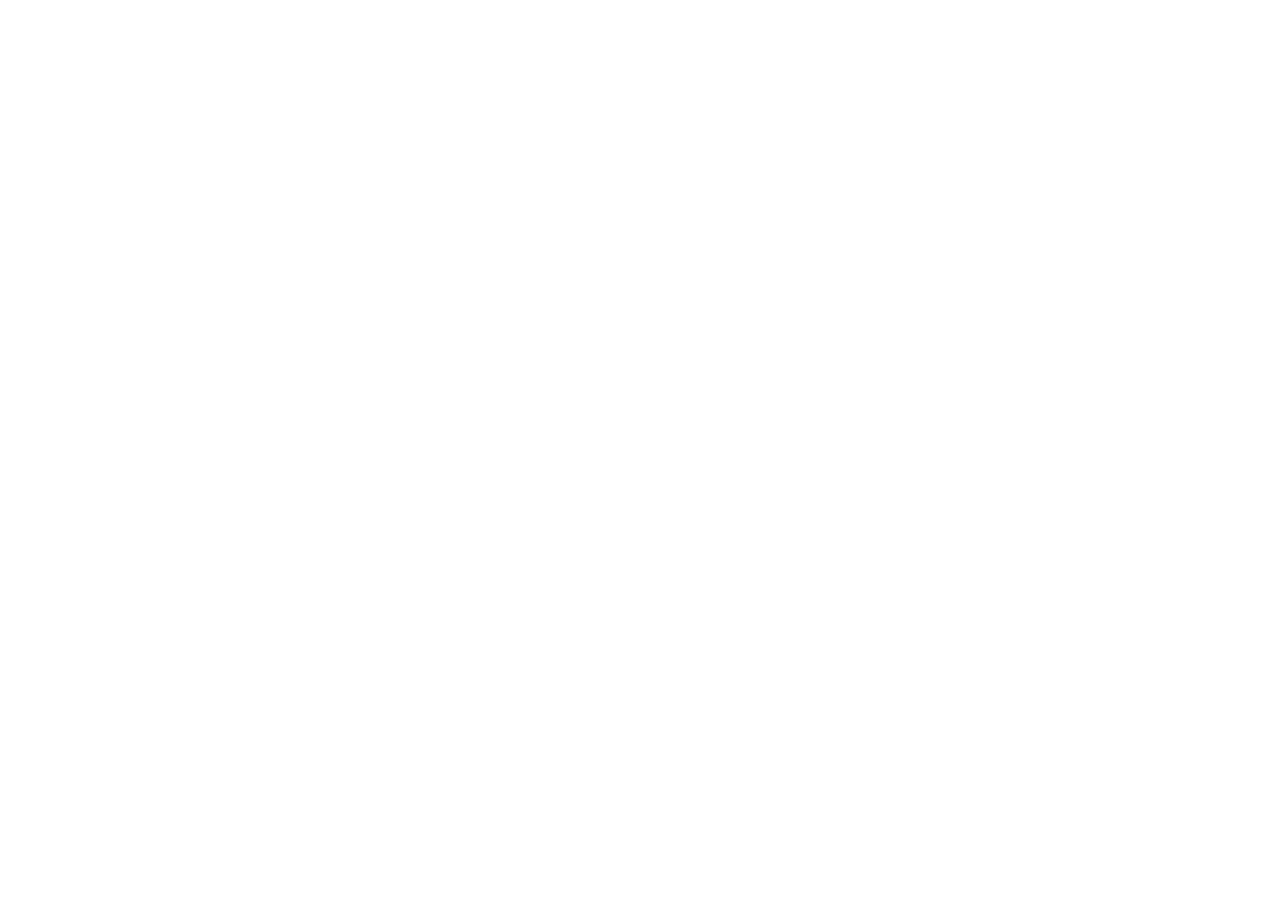
==== index.html @ 65c552fe "commit- first commit" ====
<!DOCTYPE html>
<html lang="en">

<head>
    <meta charset="UTF-8">
    <meta http-equiv="X-UA-Compatible" content="IE=edge">
    <meta name="viewport" content="width=device-width, initial-scale=1.0">
    <title>Portfolio 🚀 Magnus Jorde</title>

    <link rel="shortcut icon" href="assets/index__favicon__circle-dot.svg" type="image/x-icon">

    <!-- CSS -->
    <link rel="stylesheet" href="css/global-style.css">
    <link rel="stylesheet" href="css/fonts.css">
    <link rel="stylesheet" href="css/keyframes.css">
    <link rel="stylesheet" href="css/index-style.css">

    <!-- Fonts -->
    <link rel="preconnect" href="https://fonts.googleapis.com">
    <link rel="preconnect" href="https://fonts.gstatic.com" crossorigin>
    <link
        href="https://fonts.googleapis.com/css2?family=Noto+Sans:ital,wght@0,100;0,200;0,300;0,400;0,500;0,600;0,700;0,800;0,900;1,100;1,200;1,300;1,400;1,500;1,600;1,700;1,800;1,900&display=swap"
        rel="stylesheet">

    <link rel="preconnect" href="https://fonts.googleapis.com">
    <link rel="preconnect" href="https://fonts.gstatic.com" crossorigin>
    <link
        href="https://fonts.googleapis.com/css2?family=Josefin+Sans:ital,wght@0,100;0,200;0,300;0,400;0,500;0,600;0,700;1,100;1,200;1,300;1,400;1,500;1,600;1,700&family=Noto+Sans:ital,wght@0,100;0,200;0,300;0,400;0,500;0,600;0,700;0,800;0,900;1,100;1,200;1,300;1,400;1,500;1,600;1,700;1,800;1,900&display=swap"
        rel="stylesheet">


    <!-- Open Graph -->
    <!-- <meta property="og:url" content="https://www.magnusjorde.xyz/index.html"> -->
    <meta property="og:type" content="website">
    <meta property="og:description" content="Online UX Portfolio">
    <meta property="og:site_name" content="Magnus Jorde | An online portfolio with some of my UX projects">
    <!-- <meta property="og:image" content=""> -->
    <meta property="og:image:type" content="image/jpeg">
    <meta property="og:image:width" content="400">
    <meta property="og:image:height" content="800">


    <!-- Hotjar  -->


    <!-- Google Analytics -->

</head>

<body>



    <!-- Scripts -->
    <script src="js/scroll.js" type="text/javascript"></script>
    <script src="js/intersectionObserver.js" type="text/javascript"></script>

</body>

</html>
---- css/fonts.css ----
/* FONT FACE */



/* FONTS */

:root {

}

html {

font-family: 'Josefin Sans', sans-serif;
font-family: 'Noto Sans', sans-serif;

}

p {

}
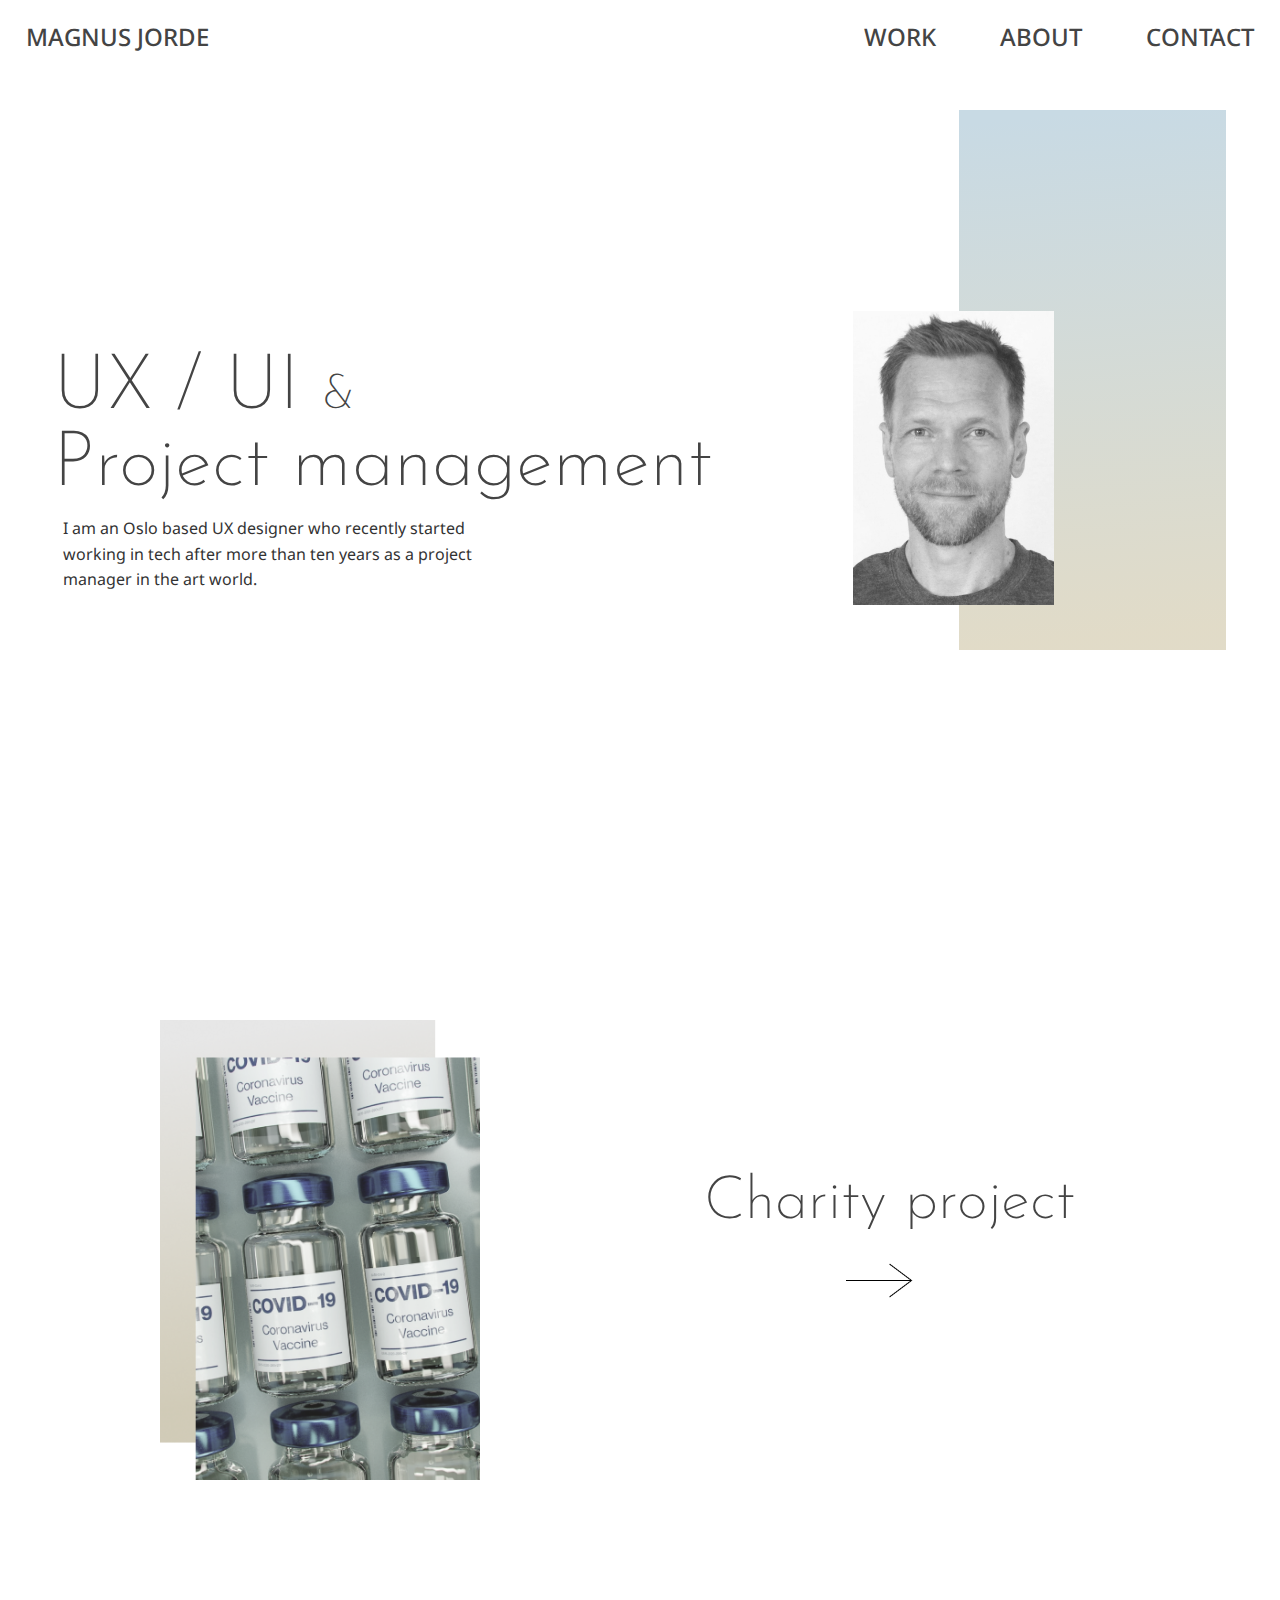
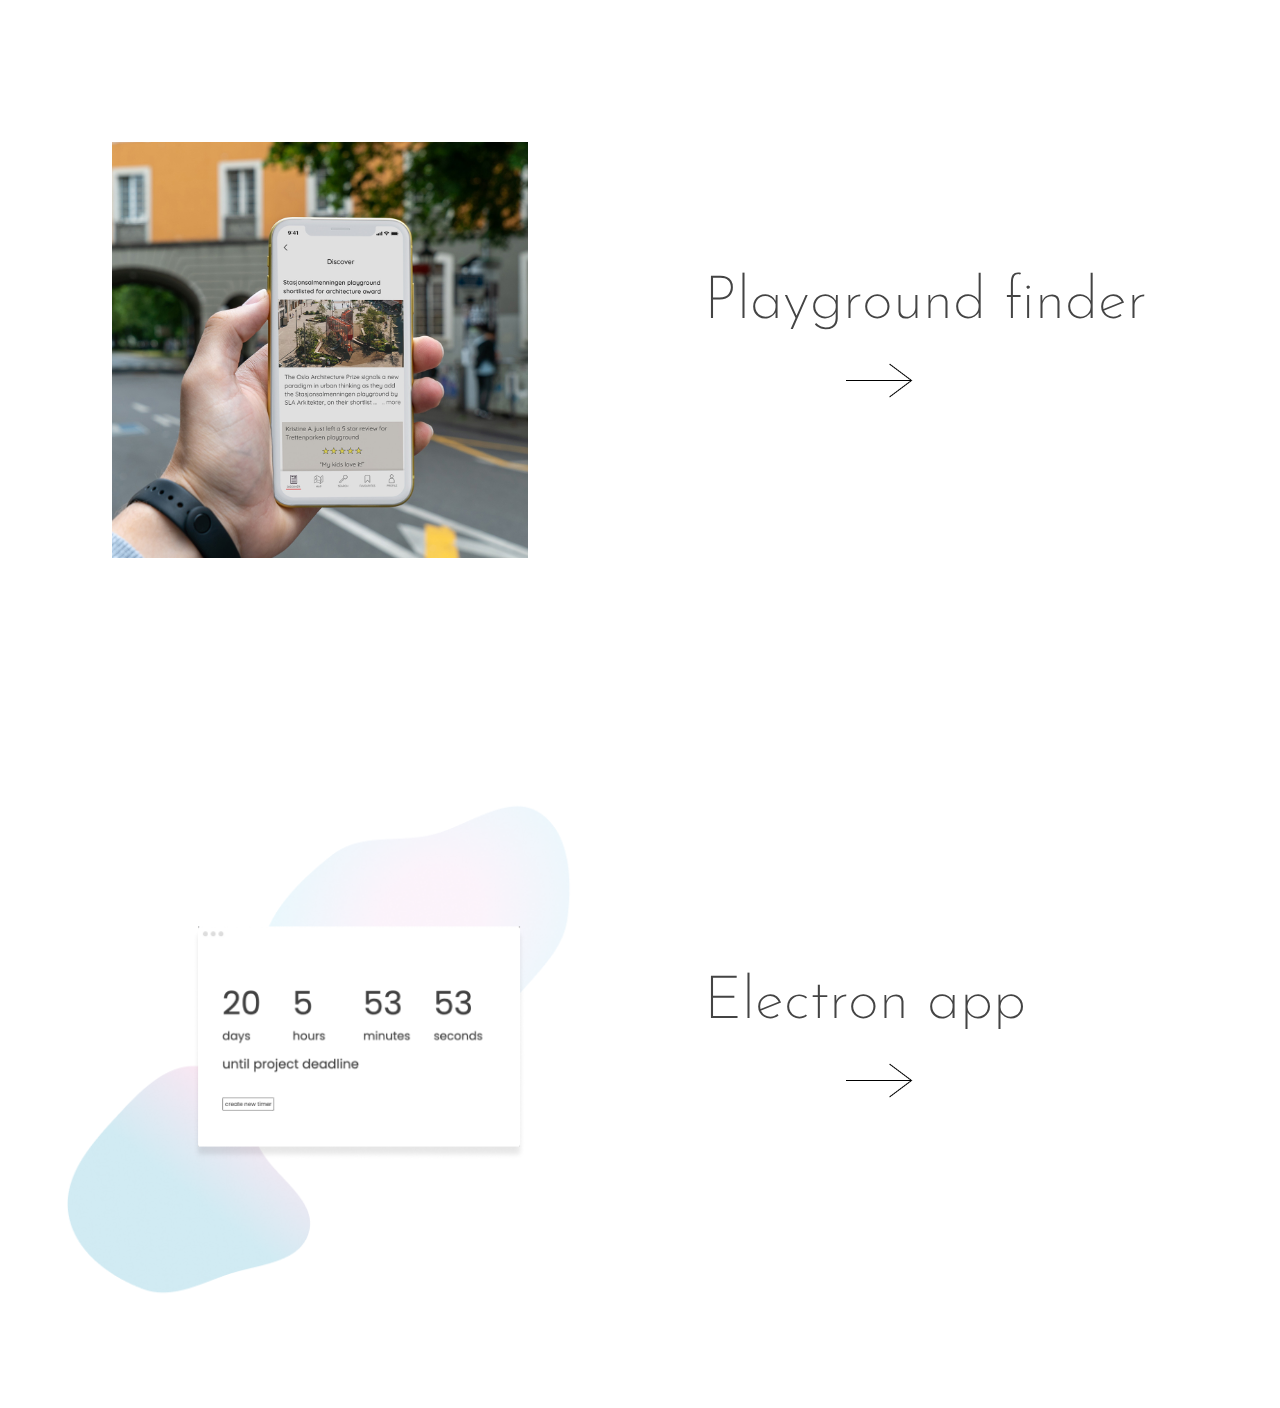
==== commit 611e22cc: "commit- start of session" ====
--- a/index.html
+++ b/index.html
@@ -49,6 +49,146 @@
 
 <body>
 
+    <section class="index__above-the-fold">
+
+        <nav class="index__nav-wrapper">
+            <nav class="index__nav-left">
+                <h4>
+                    MAGNUS JORDE
+                </h4>
+            </nav>
+            <nav class="index__nav-right">
+                <ul>
+                    <li>
+                        <a href="#work" class="js-scroll">
+                            <h4>
+                                WORK
+                            </h4>
+                        </a>
+                    </li>
+                    <li>
+                        <a href="#about" class="js-scroll">
+                            <h4>ABOUT</h4>
+                        </a>
+                    </li>
+                    <li>
+                        <a href="#about" class="js-scroll">
+                            <h4>CONTACT</h4>
+                        </a>
+                    </li>
+                </ul>
+            </nav>
+        </nav>
+
+        <div class="index__above-the-fold__desktop-hero">
+
+
+            <div class="index__above-the-fold__text-wrapper">
+
+                <h1>
+                    UX / UI <span>&</span><br>
+                    <!-- Front End <br> -->
+                    Project management
+                </h1>
+            </div>
+
+
+            <div class="index__above-the-fold__text-wrapper__lead global__lead">
+                <p>
+                    I am an Oslo based UX designer who recently started working in tech after more than ten years as a
+                    project manager in the art world.
+                </p>
+
+            </div>
+
+
+            <div class="index__above-the-fold__image-wrapper__desktop">
+            <img src="./assets/index__mug.jpg" alt="portrait photo">
+            </div>
+
+            <div class="index__above-the-fold__background-image__desktop">
+
+            </div>
+
+
+        </div> <!-- desktop-hero -->
+
+    </section> <!-- above-the-fold -->
+
+
+    <section class="index__work__charity">
+
+        <a href="charity.html">
+            <div class="index__work__card">
+
+                <div class="index__work__image-wrapper">
+                    <img src="./assets/index__charity.png" alt="vials containing vaccines">
+                </div>
+
+                <div class="index__work__text-wrapper">
+                    <h2>
+                        Charity project
+                    </h2>
+
+                    <div class="index__work__arrow-wrapper">
+                        <img src="./assets/global__right-arrow.png" alt="link to subpage">
+                    </div>
+                </div>
+
+            </div>
+        </a>
+
+    </section>  <!-- charity -->
+
+
+    <section class="index__work__playground">
+
+        <a href="playground.html">
+            <div class="index__work__card">
+
+                <div class="index__work__image-wrapper">
+                    <img src="./assets/index__playground-yellow.jpg" alt="a hand holding a phone">
+                </div>
+
+                <div class="index__work__text-wrapper">
+                    <h2>
+                        Playground finder
+                    </h2>
+
+                    <div class="index__work__arrow-wrapper">
+                        <img src="./assets/global__right-arrow.png" alt="link to subpage">
+                    </div>
+                </div>
+
+            </div>
+        </a>
+
+    </section>  <!-- playground -->
+    
+
+    <section class="index__work__electron">
+
+        <a href="electron.html">
+            <div class="index__work__card">
+
+                <div class="index__work__image-wrapper">
+                    <img src="./assets/index__electron.jpg" alt="a screenshot of an electron app">
+                </div>
+
+                <div class="index__work__text-wrapper">
+                    <h2>
+                       Electron app
+                    </h2>
+
+                    <div class="index__work__arrow-wrapper">
+                        <img src="./assets/global__right-arrow.png" alt="link to subpage">
+                    </div>
+                </div>
+
+            </div>
+        </a>
+
+    </section>  <!-- electron -->
 
 
     <!-- Scripts -->
--- a/css/global-style.css
+++ b/css/global-style.css
@@ -0,0 +1,121 @@
+/* ============== GLOBAL ==============*/
+/* ==============   🌍   ==============*/
+/* ============== GLOBAL ==============*/
+
+* {
+    box-sizing: border-box;
+}
+
+
+:root {
+    font-size: 16px;
+    --headline: ;
+    --body: #333;
+    --h1: #444;
+    --h2: #444;
+    --h3: #555;
+    --h4: #444;
+    --quote: #000;
+
+    --charity__background-color: linear-gradient(174.68deg, #E7E7E7 4.94%, rgba(207, 201, 181, 0.97) 84.53%);
+    --playground__background-color: linear-gradient(159.4deg, #F9DF86 13.66%, #FFD335 88.35%);
+    --index__background-color: linear-gradient(175.15deg, #C8DAE4 2.29%, rgba(224, 218, 198, 0.97) 95.7%);
+
+    --margin-left-phone: 6vw;
+    --margin-right-phone: 6vw;
+
+    --margin-left-tablet: 6vw;
+    --margin-right-tablet: 6vw;
+
+    --max-width-paragraph: 560px;
+}
+
+body {
+    max-width: 1400px;
+    margin-left: auto;
+    margin-right: auto;
+    padding: 0;
+}
+
+
+a {
+    text-decoration: none;
+    color: var(--body);
+    margin: 0;
+    padding: 0;
+    border: 0;
+}
+
+
+ul {
+    padding: 0 0 0 10px;
+    margin-top: -12px;
+    /* list-style: none; */
+    color: var(--body);
+}
+
+li {
+    margin-bottom: 4px;
+    padding: 0;
+    border: 0;
+    list-style: none;
+    color: var(--body);
+}
+
+
+/* ==============   🌍   =============*/
+/* ============ BACK ARROW ==========*/
+
+
+
+/*--- 📱 ---*/
+@media screen and (max-width: 599px) {
+
+    .global__above-the-fold__back-to-first {
+        /* background-color: aquamarine; */
+        position: absolute;
+    }
+
+    .global__above-the-fold__back-to-first img {
+        padding-left: 10px;
+        margin-top: 20px;
+        height: 40px;
+        width: auto;
+    }
+}
+
+
+/*--- 📜 ---*/
+@media only screen and (min-width: 600px) and (max-width: 999px) {}
+
+
+
+/*--- 💻 ---*/
+@media only screen and (min-width: 1099px) {
+
+    .global__above-the-fold__back-to-first {
+        position: absolute;
+    }
+
+    .global__above-the-fold__back-to-first img {
+        padding: 20px;
+    }
+}
+
+
+
+
+
+
+/* ========== */
+
+/*--- 📱 ---*/
+@media screen and (max-width: 699px) {}
+
+
+/*--- 📜 ---*/
+@media only screen and (min-width: 700px) and (max-width: 1099px) {}
+
+
+/*--- 💻 ---*/
+@media only screen and (min-width: 1100px) {}--- a/css/fonts.css
+++ b/css/fonts.css
@@ -9,13 +9,101 @@
 }
 
 html {
-
 font-family: 'Josefin Sans', sans-serif;
 font-family: 'Noto Sans', sans-serif;
-
 }
 
 p {
-
+    color: var(--body);
+    line-height: 1.6;
 }
 
+/* Size of H1 differs from page to page */
+
+h1 {
+    font-family: 'Josefin Sans', sans-serif;
+    color: var(--h1);
+    margin: 0;
+    padding: 0;
+    border: 0;
+}
+
+
+h2 {
+    font-family: 'Josefin Sans', sans-serif;
+    color: var(--h2);
+    font-weight: 400;
+    font-size: 32px;
+    margin: 0;
+    padding: 0;
+    border: 0;
+}
+
+
+h3 {
+    font-family: 'Josefin Sans', sans-serif;
+    color: var(--h3);
+    font-weight: 500;
+    font-size: 28px;
+    margin: 0;
+    padding-bottom: 24px;
+    border: 0;
+}
+
+
+
+h4 {
+    font-family: 'Josefin Sans', sans-serif;
+    color: var(--h4);
+    font-weight: 400;
+    font-size: 22px;
+    margin: 0;
+    padding: 0;
+    border: 0;
+}
+
+strong {
+    font-weight: 700;
+}
+
+blockquote {
+    font-family: 'Josefin Sans', sans-serif;
+    color: var(--quote);
+    font-weight: 100;
+    font-size: 34px;
+    line-height: 40px;
+    max-width: 520px;
+}
+
+.global__lead {
+    font-family: 'Noto Sans', sans-serif;
+    font-size: 24;
+    line-height: 28px;
+}
+
+.index__nav-wrapper h4 {
+    /* background-color: yellow; */
+        font-family: 'Noto Sans', sans-serif;
+        font-size: 24px;
+        font-weight: 500;
+    }
+
+
+/*--- 📱 ---*/
+@media screen and (max-width: 699px) {
+
+    h2 {
+        font-weight: 400;
+        font-size: 28px;
+    }
+
+    blockquote {
+        font-weight: 200;
+        font-size: 26px;
+        line-height: 30px;
+        /* max-width: 560px; */
+    }
+}
+
+
+
--- a/css/keyframes.css
+++ b/css/keyframes.css
@@ -0,0 +1,20 @@
+
+/* BLOCKQUOTES */
+
+.animation-quote{
+    opacity: 0;
+}
+
+
+@keyframes animation-quote{
+    from {
+        /* transform: translateY(-3vw); */
+        opacity: 0.2;
+    }
+
+    to  {
+        /* transform: translateY(0); */
+        opacity: 1;
+    }
+}
+
--- a/css/index-style.css
+++ b/css/index-style.css
@@ -0,0 +1,410 @@
+/* =============== INDEX =============*/
+/* ==============   🚀    ==============*/
+
+
+
+
+
+
+/* ==============  🚀  ==============*/
+/* ========= ABOVE THE FOLD  =========*/
+
+
+/*--- 📱 ---*/
+@media screen and (max-width: 699px) {
+
+    .index__above-the-fold {
+        height: 100vh;
+        /* width: 100%; */
+        margin-left: var(--margin-left-phone);
+        margin-right: var(--margin-right-phone);
+    }
+
+    .index__nav-wrapper {
+        background-color: pink;
+        display: flex;
+        flex-direction: row;
+        height: 100px;
+        width: 100%;
+        justify-content: space-between;
+    }
+
+    .index__nav-left {
+        /* background-color: aquamarine; */
+        width: 50%;
+        margin-left: 6px;
+        justify-content: center;
+    }
+
+    .index__nav-right {
+        background-color: chartreuse;
+        width: 50%;
+        display: flex;
+        justify-content: flex-end;
+        /* margin-rght: 10px; */
+    }
+
+    .index__nav-right ul {
+        display: flex;
+        flex-direction: column;
+        list-style-type: none;
+        padding: 0;
+        margin: 0;
+    }
+
+    .index__nav-right ul li {
+        /* background-color: yellow; */
+        display: flex;
+        justify-content:flex-end;
+        /* margin-top: -6px; */
+        /* margin-bottom: -20px; */
+    }
+
+    /* 00000000000000000 */
+
+}
+
+
+
+/*--- 📜 ---*/
+@media only screen and (min-width: 700px) and (max-width: 1099px) {
+
+    .index__above-the-fold {
+        height: 100vh;
+        /* width: 100%; */
+    }
+
+    .index__nav-wrapper {
+        background-color: pink;
+        display: flex;
+        flex-direction: row;
+        height: 100px;
+        /* width: 100%; */
+        justify-content: space-between;
+        margin-top: 3vw;
+        margin-left: 3vw;
+        margin-right: 3vw;
+    }
+
+    .index__nav-left {
+        /* background-color: aquamarine; */
+        width: 50%;
+        margin-left: 6px;
+        justify-content: center;
+    }
+
+    .index__nav-right {
+        background-color: chartreuse;
+        width: 50%;
+        display: flex;
+        justify-content: flex-end;
+        /* margin-rght: 10px; */
+    }
+
+    .index__nav-right ul {
+        display: flex;
+        flex-direction: column;
+        list-style-type: none;
+        padding: 0;
+        margin: 0;
+    }
+
+    .index__nav-right ul li {
+        /* background-color: yellow; */
+        display: flex;
+        justify-content:flex-end;
+        /* margin-top: -6px; */
+        /* margin-bottom: -20px; */
+    }
+
+    /* 00000000000000000 */
+
+}
+
+
+/*--- 💻 ---*/
+@media only screen and (min-width: 1100px) {
+    
+    .index__above-the-fold {
+        /* background-color: lightcoral; */
+        min-height: 700px;
+        height: 80vh;
+        max-height: 900px;
+        padding-bottom: 120px;
+    }
+
+    .index__nav-wrapper {
+        display: flex;
+        flex-direction: row;
+        height: 10vh;
+        margin-top: 20px;
+    }
+
+    .index__nav-left {
+        /* background-color: aquamarine; */
+        width: 30%;
+        margin-left: 2vw;
+        margin-right: 3vw;
+        justify-content: center;
+
+    }
+
+    .index__nav-right {
+        /* background-color: chartreuse; */
+        width: 70%;
+
+    }
+
+    .index__nav-right ul {
+        display: flex;
+        flex-direction: row;
+        justify-content: flex-end;
+        list-style-type: none;
+        padding: 0;
+        margin: 0;
+    }
+
+    .index__nav-right ul li {
+        margin-left: 3vw;
+        margin-right: 2vw;
+    }
+
+    /* 00000000000000000 */
+
+    .index___above-the-fold__mobile-view {
+        display: none;
+    }
+    
+    .index___above-the-fold__tablet-view {
+        display: none;
+    }
+    
+    h1 {
+        font-size: 90px;
+        font-weight: 100;
+    }
+
+    h1 span {
+        font-size: 60px;
+    }
+    
+    .index__above-the-fold__desktop-hero {
+        /* background-color: yellow; */
+        height: 100%;
+        display: grid;
+        grid-template-columns: repeat(12, 8.33%);
+        grid-template-rows: repeat(10, 1fr);
+    }
+    
+    .index__above-the-fold__text-wrapper {
+        /* background-color: pink; */
+        grid-column: 2 / 9;
+        grid-row: 5 / 7;
+        transform: translateX(-4.175vw);
+        /* transform: translateY(-10%); */
+        z-index: 2;
+    }
+    
+    .index__above-the-fold__text-wrapper__lead {
+        grid-column: 2 / 7;
+        grid-row: 7 / 10;
+        transform: translateX(-4.175vw);
+        margin-top: 60px;
+        padding: 10px;
+    }     
+    
+    
+    .index__above-the-fold .global__lead {
+        /* background-color: aquamarine; */
+        max-width: 440px;
+    }
+    
+    .index__above-the-fold__image-wrapper__desktop {
+        grid-column: 9 / 13;
+        grid-row: 4 / 11;
+        z-index: 2;
+        transform: translateY(5%);
+    }
+    
+    
+    .index__above-the-fold__image-wrapper__desktop img {
+        height: 70%;
+        width: auto;
+        z-index: 2;
+        /* filter: drop-shadow(0px 8px 6px rgba(0, 0, 0, 0.25)); */
+    }
+    
+    .index__above-the-fold__background-image__desktop {
+        grid-column: 10 / 13;
+        grid-row: 1 / 10;
+        margin-right: 4.175vw;
+        background-image: var(--index__background-color);
+        z-index: 1;
+        object-fit: cover;
+        background-repeat: none;
+    }
+
+        /*--- 💻💻 ---*/
+        @media only screen and (min-width: 1100px) and (max-width: 1300px) {
+
+            .index__above-the-fold__text-wrapper h1 {
+                /* background-color: lightgreen; */
+                font-size: 6vw;
+                font-weight: 200;
+            }
+
+            .index__above-the-fold__text-wrapper h1 span {
+                font-size: 3.6vw;
+            }
+
+    
+            .index__above-the-fold__text-wrapper__lead {
+
+                grid-row: 6 / 10;
+                margin-top: 80px;
+            }     
+
+        }
+
+}
+
+
+
+
+
+
+/* ==============  🚀  ==============*/
+/* ========== WORK CHARITY ==========*/
+
+/*--- 📱 ---*/
+@media screen and (max-width: 699px) {}
+
+
+/*--- 📜 ---*/
+@media only screen and (min-width: 700px) and (max-width: 1099px) {}
+
+
+/*--- 💻 ---*/
+@media only screen and (min-width: 1100px) {
+
+
+  .index__work__charity  .index__work__card {
+        /* background-color: lightpink; */
+        height: 60vh;
+        min-height: 700px;
+        max-height: 800px;
+        margin-top: 160px;
+        display: flex;
+        flex-direction: row;
+        justify-content: center;
+    }
+
+    .index__work__image-wrapper {
+        /* background-color: darksalmon; */
+        width: 50%;
+        display: flex;
+        align-items: center;
+        justify-content: center;
+    }
+
+    .index__work__charity .index__work__image-wrapper img {
+        width: 50%;
+    }
+
+    .index__work__text-wrapper {
+        /* background-color: lightgoldenrodyellow; */
+        width: 50%;
+        display: flex;
+        align-items: flex-start;
+        justify-content: center;
+        flex-direction: column;
+        
+    }
+
+    .index__work__text-wrapper h2 {
+        font-size: 60px;
+        font-weight: 200;
+        padding-left: 10%;
+    }
+
+    .index__work__arrow-wrapper {
+        /* background-color: pink; */
+        width: 100%;
+        display: flex;
+        align-items: center;
+        justify-content: center;
+    }
+
+    .index__work__arrow-wrapper img {
+        /* background-color: darkkhaki; */
+        padding: 30px;
+        padding-right: 30%;
+        /* align-self: center; */
+    }
+}
+
+
+
+
+/* ==============  🚀  ==============*/
+/* ========= WORK PLAYGROUND ========*/
+
+/*--- 📱 ---*/
+@media screen and (max-width: 699px) {}
+
+
+/*--- 📜 ---*/
+@media only screen and (min-width: 700px) and (max-width: 1099px) {}
+
+
+/*--- 💻 ---*/
+@media only screen and (min-width: 1100px) {
+
+    .index__work__playground .index__work__card {
+        /* background-color: mintcream; */
+        height: 60vh;
+        min-height: 700px;
+        max-height: 800px;
+        /* margin-top: 160px; */
+        display: flex;
+        flex-direction: row;
+        justify-content: center;
+    }
+
+    .index__work__playground .index__work__image-wrapper img {
+        width: 65%;
+    }
+}
+
+
+
+/* ==============  🚀  ==============*/
+/* =========== WORK ELECTRON ========*/
+
+/*--- 📱 ---*/
+@media screen and (max-width: 699px) {}
+
+
+/*--- 📜 ---*/
+@media only screen and (min-width: 700px) and (max-width: 1099px) {}
+
+
+/*--- 💻 ---*/
+@media only screen and (min-width: 1100px) {
+
+    .index__work__electron .index__work__card {
+        /* background-color: lightyellow; */
+        height: 60vh;
+        min-height: 700px;
+        max-height: 800px;
+        /* margin-top: 160px; */
+        display: flex;
+        flex-direction: row;
+        justify-content: center;
+    }
+
+    .index__work__electron .index__work__image-wrapper img {
+        width: 80%;
+    }
+
+}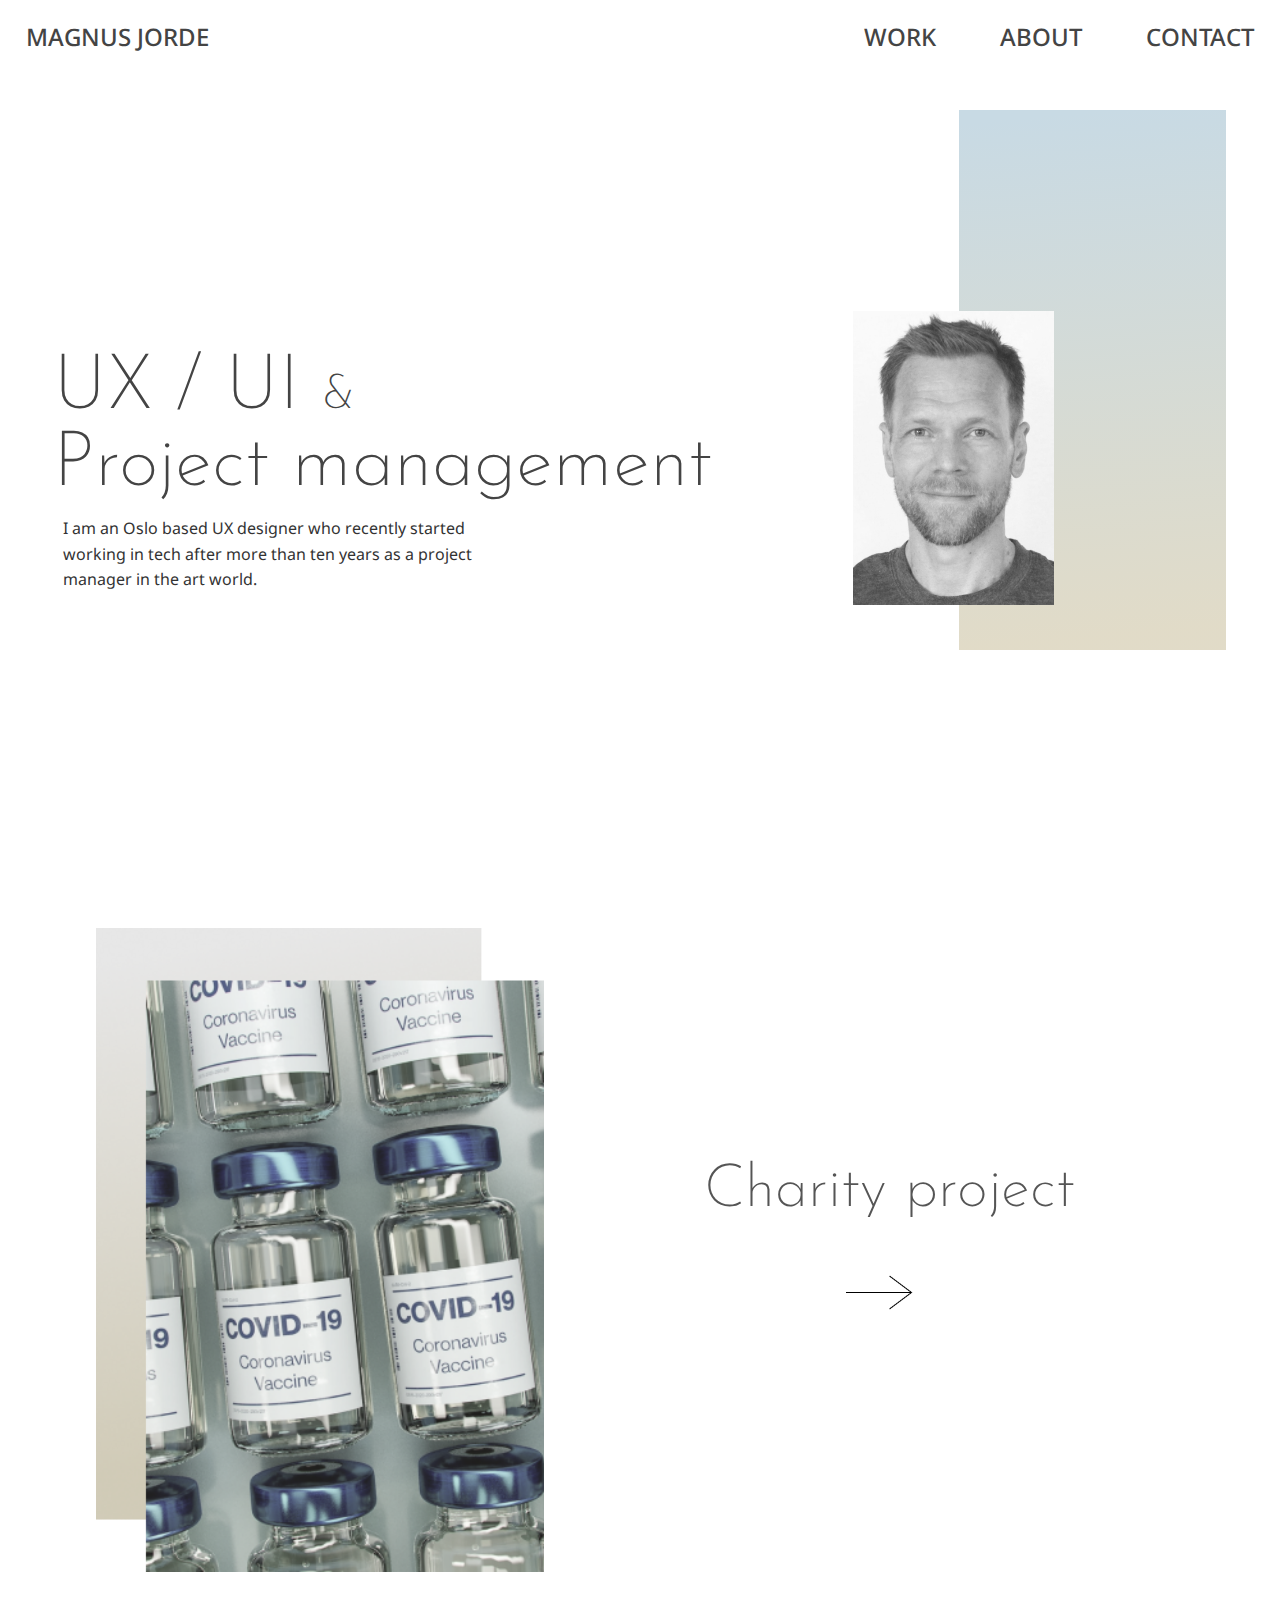
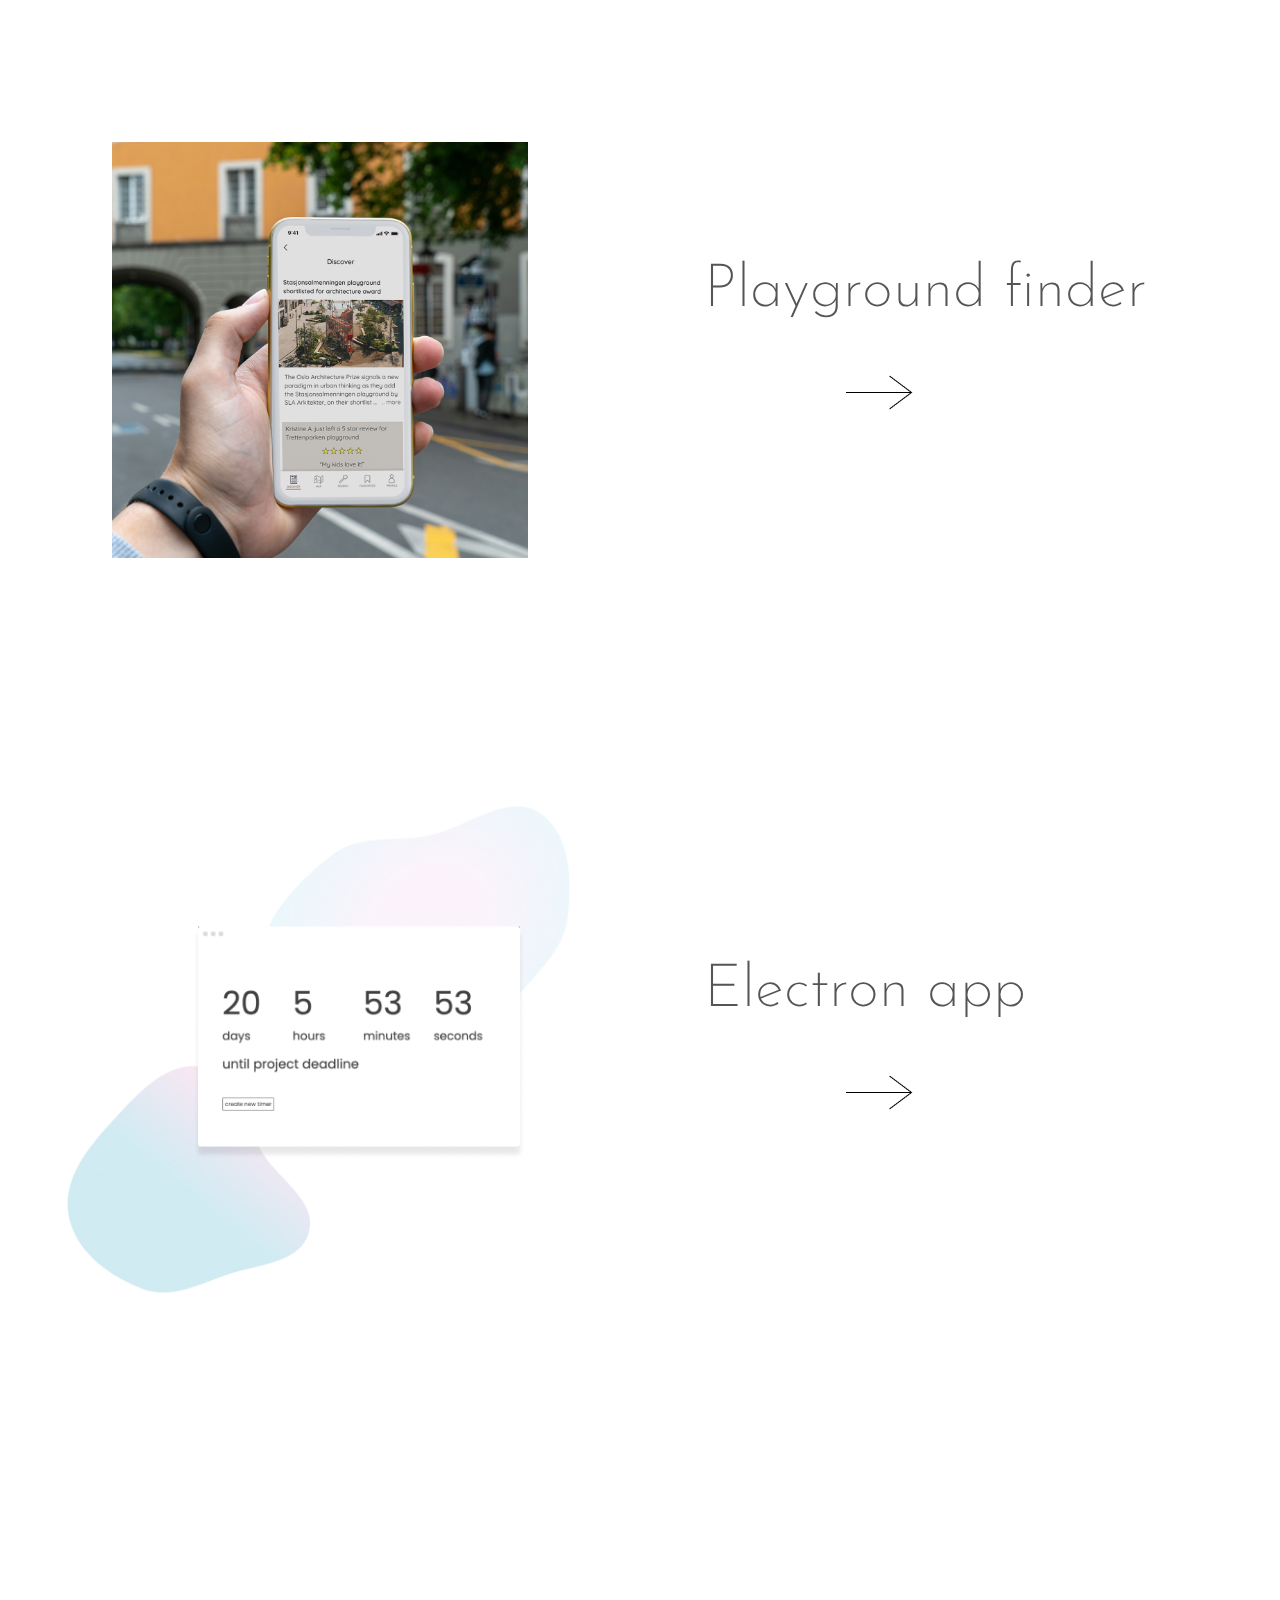
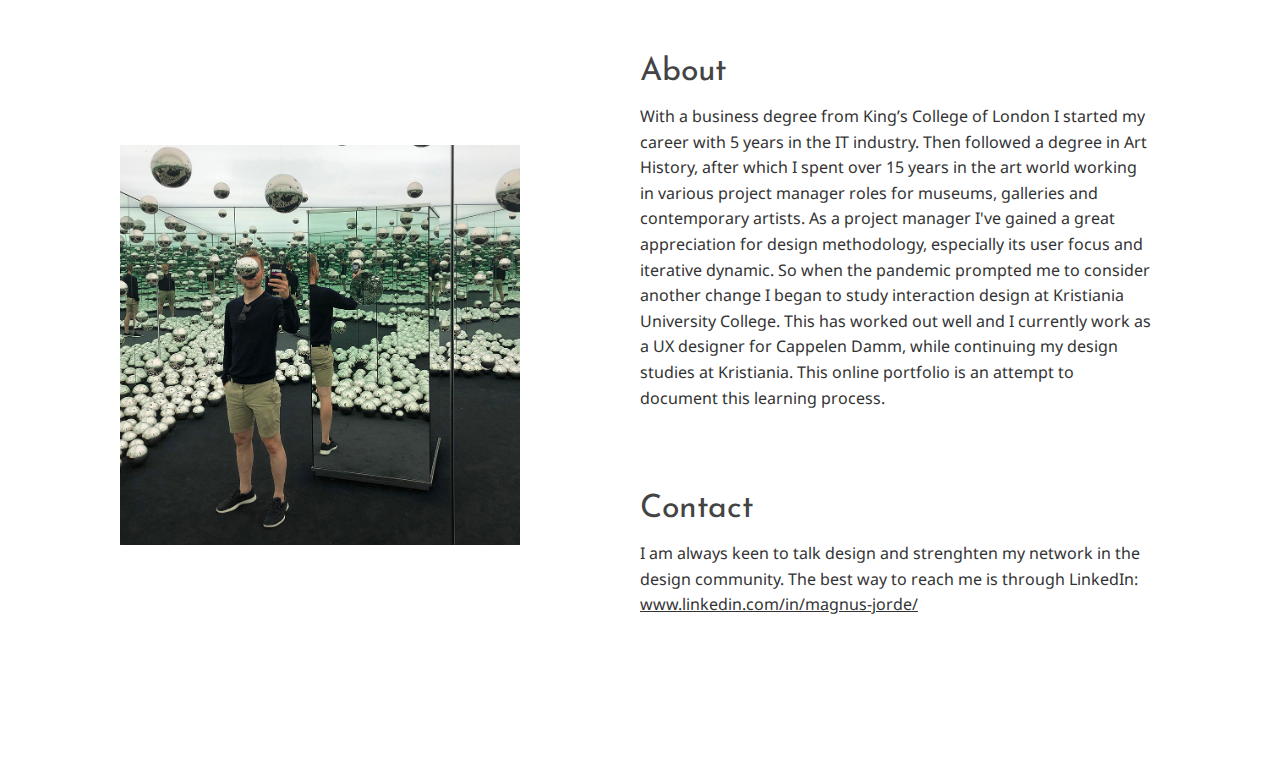
==== commit cd91b544: "commit- end of session" ====
--- a/index.html
+++ b/index.html
@@ -80,8 +80,19 @@
             </nav>
         </nav>
 
-        <div class="index__above-the-fold__desktop-hero">
-
+        <div class="index__above-the-fold__mobile-view">
+
+            <div class="index__above-the-fold__image-wrapper__mobile">
+
+                <div class="index__above-the-fold__image-wrapper__mobile__photo">
+                    <img src="./assets/index__mug.jpg" alt="portrait photo">
+                </div>
+
+
+                <div class="index__above-the-fold__image-wrapper__mobile__background">
+
+                </div>
+            </div>
 
             <div class="index__above-the-fold__text-wrapper">
 
@@ -90,6 +101,64 @@
                     <!-- Front End <br> -->
                     Project management
                 </h1>
+
+                <div class="global__lead">
+                    <p>
+                        I am an Oslo based UX designer who recently started working in tech after more than ten years as a
+                        project manager in the art world.
+                    </p>
+    
+                </div>
+
+            </div>
+
+        </div>
+
+
+        <div class="index__above-the-fold__tablet-view">
+
+            <div class="index__above-the-fold__image-wrapper__tablet">
+
+                <div class="index__above-the-fold__image-wrapper__tablet__photo">
+                    <img src="./assets/index__mug.jpg" alt="portrait photo">
+                </div>
+
+
+                <div class="index__above-the-fold__image-wrapper__tablet__background">
+
+                </div>
+            </div>
+
+            <div class="index__above-the-fold__text-wrapper">
+
+                <h1>
+                    UX / UI <span>&</span><br>
+                    <!-- Front End <br> -->
+                    Project management
+                </h1>
+
+                <div class="global__lead">
+                    <p>
+                        I am an Oslo based UX designer who recently started working in tech after more than ten years as a
+                        project manager in the art world.
+                    </p>
+    
+                </div>
+
+            </div>
+
+        </div>
+
+
+        <div class="index__above-the-fold__desktop-view">
+
+            <div class="index__above-the-fold__text-wrapper">
+
+                <h1>
+                    UX / UI <span>&</span><br>
+                    <!-- Front End <br> -->
+                    Project management
+                </h1>
             </div>
 
 
@@ -103,15 +172,14 @@
 
 
             <div class="index__above-the-fold__image-wrapper__desktop">
-            <img src="./assets/index__mug.jpg" alt="portrait photo">
+                <img src="./assets/index__mug.jpg" alt="portrait photo">
             </div>
 
             <div class="index__above-the-fold__background-image__desktop">
 
             </div>
 
-
-        </div> <!-- desktop-hero -->
+        </div> <!-- desktop-view -->
 
     </section> <!-- above-the-fold -->
 
@@ -121,24 +189,26 @@
         <a href="charity.html">
             <div class="index__work__card">
 
-                <div class="index__work__image-wrapper">
-                    <img src="./assets/index__charity.png" alt="vials containing vaccines">
-                </div>
-
                 <div class="index__work__text-wrapper">
-                    <h2>
+
+                    <h3>
                         Charity project
-                    </h2>
+                    </h3>
 
                     <div class="index__work__arrow-wrapper">
                         <img src="./assets/global__right-arrow.png" alt="link to subpage">
                     </div>
                 </div>
 
+
+                <div class="index__work__image-wrapper">
+                    <img src="./assets/index__charity.png" alt="vials containing vaccines">
+                </div>
+
             </div>
         </a>
 
-    </section>  <!-- charity -->
+    </section> <!-- charity -->
 
 
     <section class="index__work__playground">
@@ -146,49 +216,104 @@
         <a href="playground.html">
             <div class="index__work__card">
 
-                <div class="index__work__image-wrapper">
-                    <img src="./assets/index__playground-yellow.jpg" alt="a hand holding a phone">
-                </div>
 
                 <div class="index__work__text-wrapper">
-                    <h2>
+
+                    <h3>
                         Playground finder
-                    </h2>
+                    </h3>
 
                     <div class="index__work__arrow-wrapper">
                         <img src="./assets/global__right-arrow.png" alt="link to subpage">
                     </div>
+                    
+                </div>
+
+                <div class="index__work__image-wrapper">
+                    <img src="./assets/index__playground-yellow.jpg" alt="a hand holding a phone">
                 </div>
 
             </div>
         </a>
 
-    </section>  <!-- playground -->
-    
+    </section> <!-- playground -->
+
 
     <section class="index__work__electron">
 
         <a href="electron.html">
+
             <div class="index__work__card">
 
-                <div class="index__work__image-wrapper">
-                    <img src="./assets/index__electron.jpg" alt="a screenshot of an electron app">
-                </div>
-
                 <div class="index__work__text-wrapper">
-                    <h2>
-                       Electron app
-                    </h2>
+                    <h3>
+                        Electron app
+                    </h3>
 
                     <div class="index__work__arrow-wrapper">
                         <img src="./assets/global__right-arrow.png" alt="link to subpage">
                     </div>
                 </div>
 
+
+                <div class="index__work__image-wrapper">
+                    <img src="./assets/index__electron.jpg" alt="a screenshot of an electron app">
+                </div>
+
             </div>
         </a>
 
-    </section>  <!-- electron -->
+    </section> <!-- electron -->
+
+    <section class="index__about">
+
+        <div class="index__about__card">
+
+            <div class="index__about__text-wrapper">
+                <div class="index__about__paragraph-about">
+                    <h2>
+                        About
+                    </h2>
+
+                    <p>
+                        With a business degree from King’s College of London I started my career with 5 years in the IT
+                        industry. Then followed a degree in Art History, after which I spent over 15 years in the art
+                        world working in various project manager roles for museums, galleries and contemporary artists.
+                        As a project manager I've gained a great appreciation for design methodology, especially its
+                        user focus and iterative dynamic. So when the pandemic prompted me to consider another change I
+                        began to study interaction design at Kristiania University College. This has worked out well and
+                        I currently work as a UX designer for Cappelen Damm, while continuing my design studies at
+                        Kristiania. This online portfolio is an attempt to document this learning process.
+                    </p>
+                </div>
+
+                <br><br><br>
+                <div class="index__about__paragraph-contact">
+                    <h2>
+                        Contact
+                    </h2>
+
+                    <p>
+                        I am always keen to talk design and strenghten my network in the design community. The best way
+                        to reach me is through LinkedIn:
+                        <br>
+                        <a href="https://www.linkedin.com/in/magnus-jorde/">
+                            www.linkedin.com/in/magnus-jorde/
+                        </a>
+                    </p>
+                </div>
+
+            </div>
+
+            <div class="index__about__image-wrapper">
+                <img src="./assets/index__kusama.jpg" alt="art installation with person in the middle">
+            </div>
+
+
+
+        </div>
+
+    </section>
 
 
     <!-- Scripts -->
--- a/css/fonts.css
+++ b/css/fonts.css
@@ -88,6 +88,11 @@
         font-weight: 500;
     }
 
+.index__about a {
+    text-decoration: underline;
+}
+
+
 
 /*--- 📱 ---*/
 @media screen and (max-width: 699px) {
--- a/css/index-style.css
+++ b/css/index-style.css
@@ -16,16 +16,16 @@
     .index__above-the-fold {
         height: 100vh;
         /* width: 100%; */
-        margin-left: var(--margin-left-phone);
+    }
+
+    .index__nav-wrapper {
+        /* background-color: pink; */
+        margin-left: 3px;
         margin-right: var(--margin-right-phone);
-    }
-
-    .index__nav-wrapper {
-        background-color: pink;
         display: flex;
         flex-direction: row;
-        height: 100px;
-        width: 100%;
+        height: 10vh;
+        /* width: 100%; */
         justify-content: space-between;
     }
 
@@ -37,7 +37,7 @@
     }
 
     .index__nav-right {
-        background-color: chartreuse;
+        /* background-color: chartreuse; */
         width: 50%;
         display: flex;
         justify-content: flex-end;
@@ -55,12 +55,82 @@
     .index__nav-right ul li {
         /* background-color: yellow; */
         display: flex;
-        justify-content:flex-end;
+        justify-content: flex-end;
         /* margin-top: -6px; */
         /* margin-bottom: -20px; */
     }
 
     /* 00000000000000000 */
+
+    .index__above-the-fold__desktop-view {
+        display: none;
+    }
+
+    .index__above-the-fold__tablet-view {
+        display: none;
+    }
+
+    .index__above-the-fold__mobile-view {
+        /* background-color: blanchedalmond; */
+        height: 90vh;
+    }
+
+    .index__above-the-fold__image-wrapper__mobile {
+        /* background-color: lavenderblush; */
+        display: grid;
+        grid-template-columns: repeat(12, 8.33%);
+        grid-template-rows: repeat(4, 1fr);
+        height: 40vh;
+        margin-top: 40px;
+    }
+
+    .index__above-the-fold__image-wrapper__mobile__photo {
+        /* background-color: indianred; */
+        grid-column: 1 / 13;
+        grid-row: 1 / 5;
+        z-index: 2;
+        display: flex;
+        align-items: center;
+        justify-content: center;
+    }
+
+    .index__above-the-fold__image-wrapper__mobile__photo img {
+        width: 40%;
+        max-width: 200px;
+        height: auto;
+        object-fit: contain;
+    }
+
+    .index__above-the-fold__image-wrapper__mobile__background {
+        /* background-color: aquamarine; */
+        background-image: var(--index__background-color);
+        border: 4vw solid #fff;
+        grid-column: 7 / 13;
+        grid-row: 1 / 5;
+        z-index: 1;
+    }
+
+    .index__above-the-fold__text-wrapper {
+        /* background-color: aqua; */
+        padding-top: 40px;
+        margin-bottom: 9vw;
+        height: 30%;
+        margin-left: var(--margin-left-phone);
+        margin-right: var(--margin-right-phone);
+    }
+
+    .index__above-the-fold__text-wrapper h1 {
+        /* background-color: lightgreen; */
+        font-size: 10.2vw;
+        font-weight: 200;
+        z-index: 2;
+        width: 100%;
+        /* text-align: center; */
+    }
+
+    .index__above-the-fold__text-wrapper p {
+        padding-top: 20px;
+    }
 
 }
 
@@ -72,13 +142,14 @@
     .index__above-the-fold {
         height: 100vh;
         /* width: 100%; */
+        margin-bottom: 200px;
     }
 
     .index__nav-wrapper {
-        background-color: pink;
+        /* background-color: pink; */
         display: flex;
         flex-direction: row;
-        height: 100px;
+        height: 10vh;
         /* width: 100%; */
         justify-content: space-between;
         margin-top: 3vw;
@@ -94,7 +165,7 @@
     }
 
     .index__nav-right {
-        background-color: chartreuse;
+        /* background-color: chartreuse; */
         width: 50%;
         display: flex;
         justify-content: flex-end;
@@ -112,19 +183,100 @@
     .index__nav-right ul li {
         /* background-color: yellow; */
         display: flex;
-        justify-content:flex-end;
+        justify-content: flex-end;
         /* margin-top: -6px; */
         /* margin-bottom: -20px; */
     }
 
     /* 00000000000000000 */
 
+    .index__above-the-fold__mobile-view {
+        display: none;
+    }
+
+
+    .index__above-the-fold__desktop-view {
+        display: none;
+    }
+
+
+
+    .index__above-the-fold__tablet-view {
+        /* background-color: wheat; */
+        height: 90vh;
+    }
+
+    .index__above-the-fold__image-wrapper__tablet {
+        /* background-color: lavenderblush; */
+        display: grid;
+        grid-template-columns: repeat(12, 8.33%);
+        grid-template-rows: repeat(4, 1fr);
+        height: 50vh;
+        margin-top: 40px;
+    }
+
+    .index__above-the-fold__image-wrapper__tablet__photo {
+        /* background-color: indianred; */
+        grid-column: 4 / 13;
+        grid-row: 1 / 5;
+        transform: translateY(5%);
+        z-index: 2;
+        display: flex;
+        align-items: center;
+        justify-content: center;
+    }
+
+    .index__above-the-fold__image-wrapper__tablet__photo img {
+        width: 40%;
+        max-width: 220px;
+        height: auto;
+        object-fit: contain;
+    }
+
+    .index__above-the-fold__image-wrapper__tablet__background {
+        /* background-color: aquamarine; */
+        background-image: var(--index__background-color);
+        border: 4vw solid #fff;
+        grid-column: 8 / 13;
+        grid-row: 1 / 5;
+        z-index: 1;
+    }
+
+    .index__above-the-fold__text-wrapper {
+        /* background-color: aqua; */
+        padding-top: 40px;
+        margin-bottom: 9vw;
+        height: 30%;
+        margin-left: var(--margin-left-phone);
+        margin-right: var(--margin-right-phone);
+    }
+
+    .index__above-the-fold__text-wrapper h1 {
+        /* background-color: lightgreen; */
+        font-size: 10vw;
+        font-weight: 200;
+        z-index: 2;
+        width: 100%;
+        /* text-align: center; */
+    }
+
+    .index__above-the-fold__text-wrapper span {
+        /* background-color: lightgreen; */
+        font-size: 5vw;
+    }
+
+    .index__above-the-fold__text-wrapper p {
+        padding-top: 20px;
+        max-width: 500px;
+        padding-left: 4%;
+    }
+
 }
 
 
 /*--- 💻 ---*/
 @media only screen and (min-width: 1100px) {
-    
+
     .index__above-the-fold {
         /* background-color: lightcoral; */
         min-height: 700px;
@@ -171,14 +323,14 @@
 
     /* 00000000000000000 */
 
-    .index___above-the-fold__mobile-view {
+    .index__above-the-fold__mobile-view {
         display: none;
     }
-    
-    .index___above-the-fold__tablet-view {
+
+    .index__above-the-fold__tablet-view {
         display: none;
     }
-    
+
     h1 {
         font-size: 90px;
         font-weight: 100;
@@ -187,15 +339,15 @@
     h1 span {
         font-size: 60px;
     }
-    
-    .index__above-the-fold__desktop-hero {
+
+    .index__above-the-fold__desktop-view {
         /* background-color: yellow; */
         height: 100%;
         display: grid;
         grid-template-columns: repeat(12, 8.33%);
         grid-template-rows: repeat(10, 1fr);
     }
-    
+
     .index__above-the-fold__text-wrapper {
         /* background-color: pink; */
         grid-column: 2 / 9;
@@ -204,36 +356,36 @@
         /* transform: translateY(-10%); */
         z-index: 2;
     }
-    
+
     .index__above-the-fold__text-wrapper__lead {
         grid-column: 2 / 7;
         grid-row: 7 / 10;
         transform: translateX(-4.175vw);
         margin-top: 60px;
         padding: 10px;
-    }     
-    
-    
+    }
+
+
     .index__above-the-fold .global__lead {
         /* background-color: aquamarine; */
         max-width: 440px;
     }
-    
+
     .index__above-the-fold__image-wrapper__desktop {
         grid-column: 9 / 13;
         grid-row: 4 / 11;
         z-index: 2;
         transform: translateY(5%);
     }
-    
-    
+
+
     .index__above-the-fold__image-wrapper__desktop img {
         height: 70%;
         width: auto;
         z-index: 2;
         /* filter: drop-shadow(0px 8px 6px rgba(0, 0, 0, 0.25)); */
     }
-    
+
     .index__above-the-fold__background-image__desktop {
         grid-column: 10 / 13;
         grid-row: 1 / 10;
@@ -244,27 +396,27 @@
         background-repeat: none;
     }
 
-        /*--- 💻💻 ---*/
-        @media only screen and (min-width: 1100px) and (max-width: 1300px) {
-
-            .index__above-the-fold__text-wrapper h1 {
-                /* background-color: lightgreen; */
-                font-size: 6vw;
-                font-weight: 200;
-            }
-
-            .index__above-the-fold__text-wrapper h1 span {
-                font-size: 3.6vw;
-            }
-
-    
-            .index__above-the-fold__text-wrapper__lead {
-
-                grid-row: 6 / 10;
-                margin-top: 80px;
-            }     
-
+    /*--- 💻💻 ---*/
+    @media only screen and (min-width: 1100px) and (max-width: 1300px) {
+
+        .index__above-the-fold__text-wrapper h1 {
+            /* background-color: lightgreen; */
+            font-size: 6vw;
+            font-weight: 200;
         }
+
+        .index__above-the-fold__text-wrapper h1 span {
+            font-size: 3.6vw;
+        }
+
+
+        .index__above-the-fold__text-wrapper__lead {
+
+            grid-row: 6 / 10;
+            margin-top: 80px;
+        }
+
+    }
 
 }
 
@@ -277,25 +429,149 @@
 /* ========== WORK CHARITY ==========*/
 
 /*--- 📱 ---*/
-@media screen and (max-width: 699px) {}
+@media screen and (max-width: 699px) {
+
+
+    .index__work__card {
+        /* background-color: lightpink; */
+        /* height: 60vh; */
+        min-height: 500px;
+        max-height: 600px;
+        margin-top: 60px;
+        margin-bottom: 100px;
+        display: flex;
+        flex-direction: column;
+        /* justify-content: center; */
+        margin-left: var(--margin-left-phone);
+        margin-right: var(--margin-right-phone);
+    }
+
+    .index__work__text-wrapper {
+        /* background-color: lightgreen; */
+        display: flex;
+        flex-direction: row;
+    }
+
+    .index__work__text-wrapper h3 {
+        /* background-color: cornsilk; */
+        font-size: 9vw;
+        font-weight: 300;
+        width: 80%;
+        height: 100%;
+        display: flex;
+        padding: 0%;
+        align-items: center;
+    }
+
+    .index__work__arrow-wrapper {
+        /* background-color: pink; */
+        width: 20%;
+        display: flex;
+        /* align-items: center; */
+        justify-content: center;
+    }
+
+    .index__work__arrow-wrapper img {
+        /* background-color: darkkhaki; */
+        height: 9vw;
+        max-height: 36px;
+        width: auto;
+    }
+
+    .index__work__image-wrapper {
+        /* background-color: yellow; */
+        display: flex;
+        align-items: center;
+        justify-content: center;
+        padding-top: 40px;
+        padding-bottom: 40px;
+    }
+
+    .index__work__charity .index__work__image-wrapper img {
+        width: 60%;
+        height: auto;
+        object-fit: contain;
+    }
+
+}
 
 
 /*--- 📜 ---*/
-@media only screen and (min-width: 700px) and (max-width: 1099px) {}
+@media only screen and (min-width: 700px) and (max-width: 1099px) {
+
+
+    .index__work__card {
+        /* background-color: moccasin; */
+        /* height: 60vh; */
+        min-height: 600px;
+        max-height: 800px;
+        margin-bottom: 80px;
+        display: flex;
+        flex-direction: row-reverse;
+        justify-content: center;
+    }
+
+
+    .index__work__image-wrapper {
+        /* background-color: darksalmon; */
+        width: 50%;
+        display: flex;
+        align-items: center;
+        justify-content: center;
+    }
+
+
+
+    .index__work__text-wrapper {
+        /* background-color: lightgoldenrodyellow; */
+        width: 50%;
+        display: flex;
+        align-items: flex-start;
+        justify-content: center;
+        flex-direction: column;
+
+    }
+
+    .index__work__text-wrapper h3 {
+        font-size: 40px;
+        font-weight: 200;
+        padding-left: 10%;
+    }
+
+    .index__work__arrow-wrapper {
+        /* background-color: pink; */
+        width: 100%;
+        display: flex;
+        align-items: center;
+        justify-content: center;
+    }
+
+    .index__work__arrow-wrapper img {
+        /* background-color: darkkhaki; */
+        padding: 30px;
+        padding-right: 30%;
+        /* align-self: center; */
+    }
+
+    .index__work__charity .index__work__image-wrapper img {
+        width: 60%;
+    }
+
+}
 
 
 /*--- 💻 ---*/
 @media only screen and (min-width: 1100px) {
 
 
-  .index__work__charity  .index__work__card {
+    .index__work__charity .index__work__card {
         /* background-color: lightpink; */
         height: 60vh;
         min-height: 700px;
         max-height: 800px;
         margin-top: 160px;
         display: flex;
-        flex-direction: row;
+        flex-direction: row-reverse;
         justify-content: center;
     }
 
@@ -307,9 +583,6 @@
         justify-content: center;
     }
 
-    .index__work__charity .index__work__image-wrapper img {
-        width: 50%;
-    }
 
     .index__work__text-wrapper {
         /* background-color: lightgoldenrodyellow; */
@@ -318,10 +591,10 @@
         align-items: flex-start;
         justify-content: center;
         flex-direction: column;
-        
-    }
-
-    .index__work__text-wrapper h2 {
+
+    }
+
+    .index__work__text-wrapper h3 {
         font-size: 60px;
         font-weight: 200;
         padding-left: 10%;
@@ -341,6 +614,10 @@
         padding-right: 30%;
         /* align-self: center; */
     }
+
+    .index__work__charity .index__work__image-wrapper img {
+        width: 70%;
+    }
 }
 
 
@@ -350,12 +627,26 @@
 /* ========= WORK PLAYGROUND ========*/
 
 /*--- 📱 ---*/
-@media screen and (max-width: 699px) {}
+@media screen and (max-width: 699px) {
+
+    .index__work__playground .index__work__image-wrapper img {
+        width: 90%;
+        height: auto;
+        object-fit: contain;
+    }
+
+
+}
 
 
 /*--- 📜 ---*/
 @media only screen and (min-width: 700px) and (max-width: 1099px) {}
 
+.index__work__playground .index__work__image-wrapper img {
+    width: 70%;
+    height: auto;
+    object-fit: contain;
+}
 
 /*--- 💻 ---*/
 @media only screen and (min-width: 1100px) {
@@ -367,12 +658,14 @@
         max-height: 800px;
         /* margin-top: 160px; */
         display: flex;
-        flex-direction: row;
+        flex-direction: row-reverse;
         justify-content: center;
     }
 
     .index__work__playground .index__work__image-wrapper img {
         width: 65%;
+        height: auto;
+        max-width: 500px;
     }
 }
 
@@ -382,11 +675,24 @@
 /* =========== WORK ELECTRON ========*/
 
 /*--- 📱 ---*/
-@media screen and (max-width: 699px) {}
+@media screen and (max-width: 699px) {
+
+    .index__work__electron .index__work__image-wrapper img {
+        width: 90%;
+        height: auto;
+        object-fit: contain;
+    }
+}
 
 
 /*--- 📜 ---*/
 @media only screen and (min-width: 700px) and (max-width: 1099px) {}
+
+.index__work__electron .index__work__image-wrapper img {
+    width: 90%;
+    height: auto;
+    object-fit: contain;
+}
 
 
 /*--- 💻 ---*/
@@ -399,12 +705,161 @@
         max-height: 800px;
         /* margin-top: 160px; */
         display: flex;
-        flex-direction: row;
+        flex-direction: row-reverse;
         justify-content: center;
     }
 
     .index__work__electron .index__work__image-wrapper img {
         width: 80%;
     }
+}
+
+
+
+
+
+/* ==============  🚀  ==============*/
+/* ============= ABOUT =============*/
+
+/*--- 📱 ---*/
+@media screen and (max-width: 699px) {
+
+    .index__about {
+        margin-left: var(--margin-left-phone);
+        margin-right: var(--margin-right-phone);
+    }
+
+    .index__about__image-wrapper {
+        display: flex;
+        align-items: center;
+        justify-content: center;
+        padding-top: 40px;
+    }
+
+
+    .index__about__image-wrapper img {
+        width: 60%;
+        height: auto;
+        object-fit: contain;
+        margin-bottom: 100px;
+    }
+
+}
+
+
+/*--- 📜 ---*/
+@media only screen and (min-width: 700px) and (max-width: 1099px) {
+
+
+    .index__about {
+        /* background-color: lightcoral; */
+        min-height: 700px;
+        height: 90vh;
+        max-height: 1000px;
+        display: flex;
+        align-items: center;
+        margin-top: 140px;
+    }
+
+    .index__about__card {
+        /* background-color: lightblue; */
+        width: 100%;
+        display: flex;
+        flex-direction: column;
+        align-items: center;
+        justify-content: center;
+    }
+
+    .index__about__text-wrapper {
+        /* background-color: bisque; */
+        /* width: 100%; */
+        max-width: 520px;
+        /* height: 100%; */
+        display: flex;
+        flex-direction: column;
+        align-items: center;
+        justify-content: center;
+        /* padding-right: 10%; */
+    }
+
+    .index__about__image-wrapper {
+        display: flex;
+        align-items: center;
+        justify-content: center;
+        padding-top: 40px;
+        padding-bottom: 160px;
+    }
+
+
+    .index__about__image-wrapper img {
+        width: 60%;
+        max-width: 700px;
+        height: auto;
+        object-fit: contain;
+    }
+
+}
+
+
+/*--- 💻 ---*/
+@media only screen and (min-width: 1100px) {
+
+    .index__about {
+        /* background-color: lightcoral; */
+        min-height: 700px;
+        height: 90vh;
+        max-height: 1000px;
+        display: flex;
+        align-items: center;
+        margin-top: 140px;
+    }
+
+    .index__about__card {
+        /* background-color: lightblue; */
+        display: flex;
+        flex-direction: row-reverse;
+        align-items: center;
+        justify-content: center;
+    }
+
+    .index__about__image-wrapper {
+        /* background-color: lightpink; */
+        width: 50%;
+        /* height: 100%; */
+        display: flex;
+        align-items: center;
+        justify-content: center;
+    }
+
+    .index__about__image-wrapper img {
+        width: 100%;
+        max-width: 400px;
+        height: auto;
+        max-height: 60vh;
+    }
+
+    .index__about__text-wrapper {
+        /* background-color: bisque; */
+        width: 50%;
+        height: 100%;
+        display: flex;
+        flex-direction: column;
+        align-items: center;
+        justify-content: center;
+        padding-right: 10%;
+    }
+
+    .index__about__paragraph-about,
+    .index__about__paragraph-contact {
+        /* background-color: azure; */
+        display: flex;
+        flex-direction: column;
+        align-items: flex-start;
+
+
+    }
+
+
+
 
 }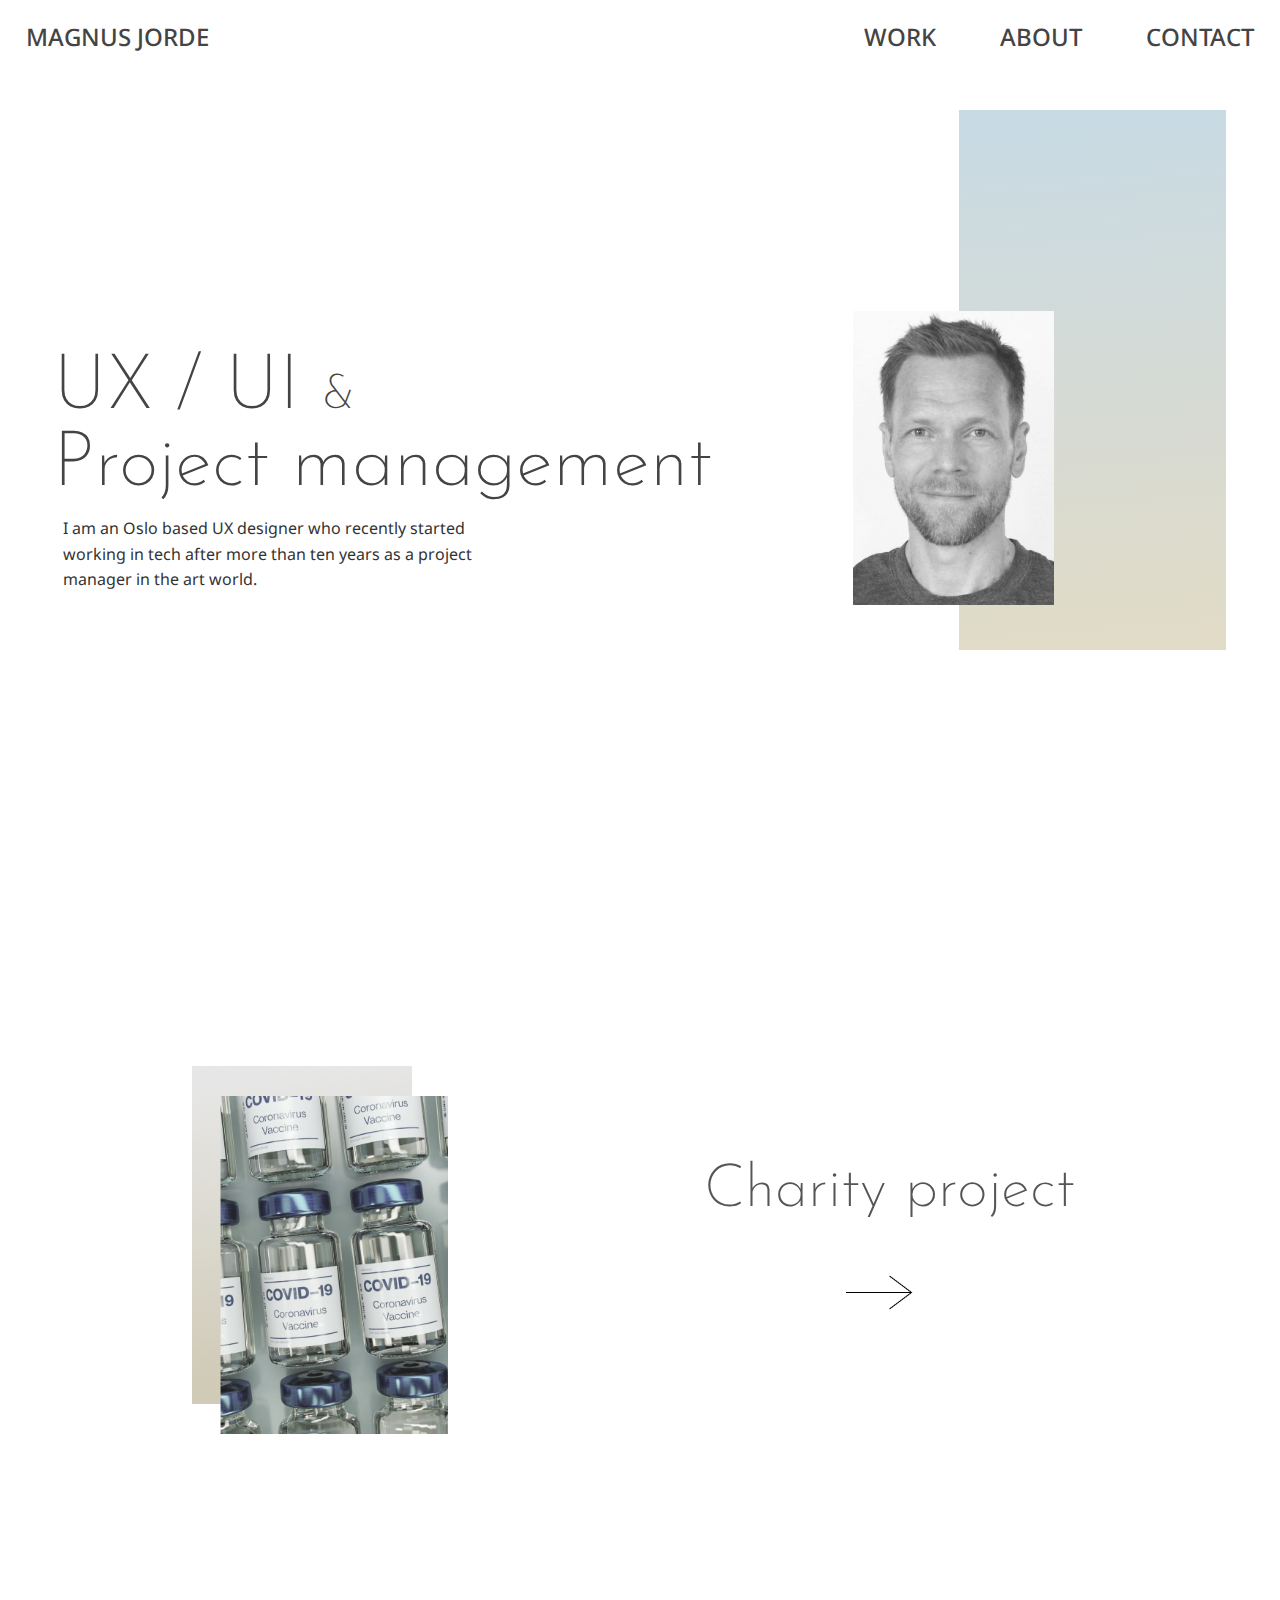
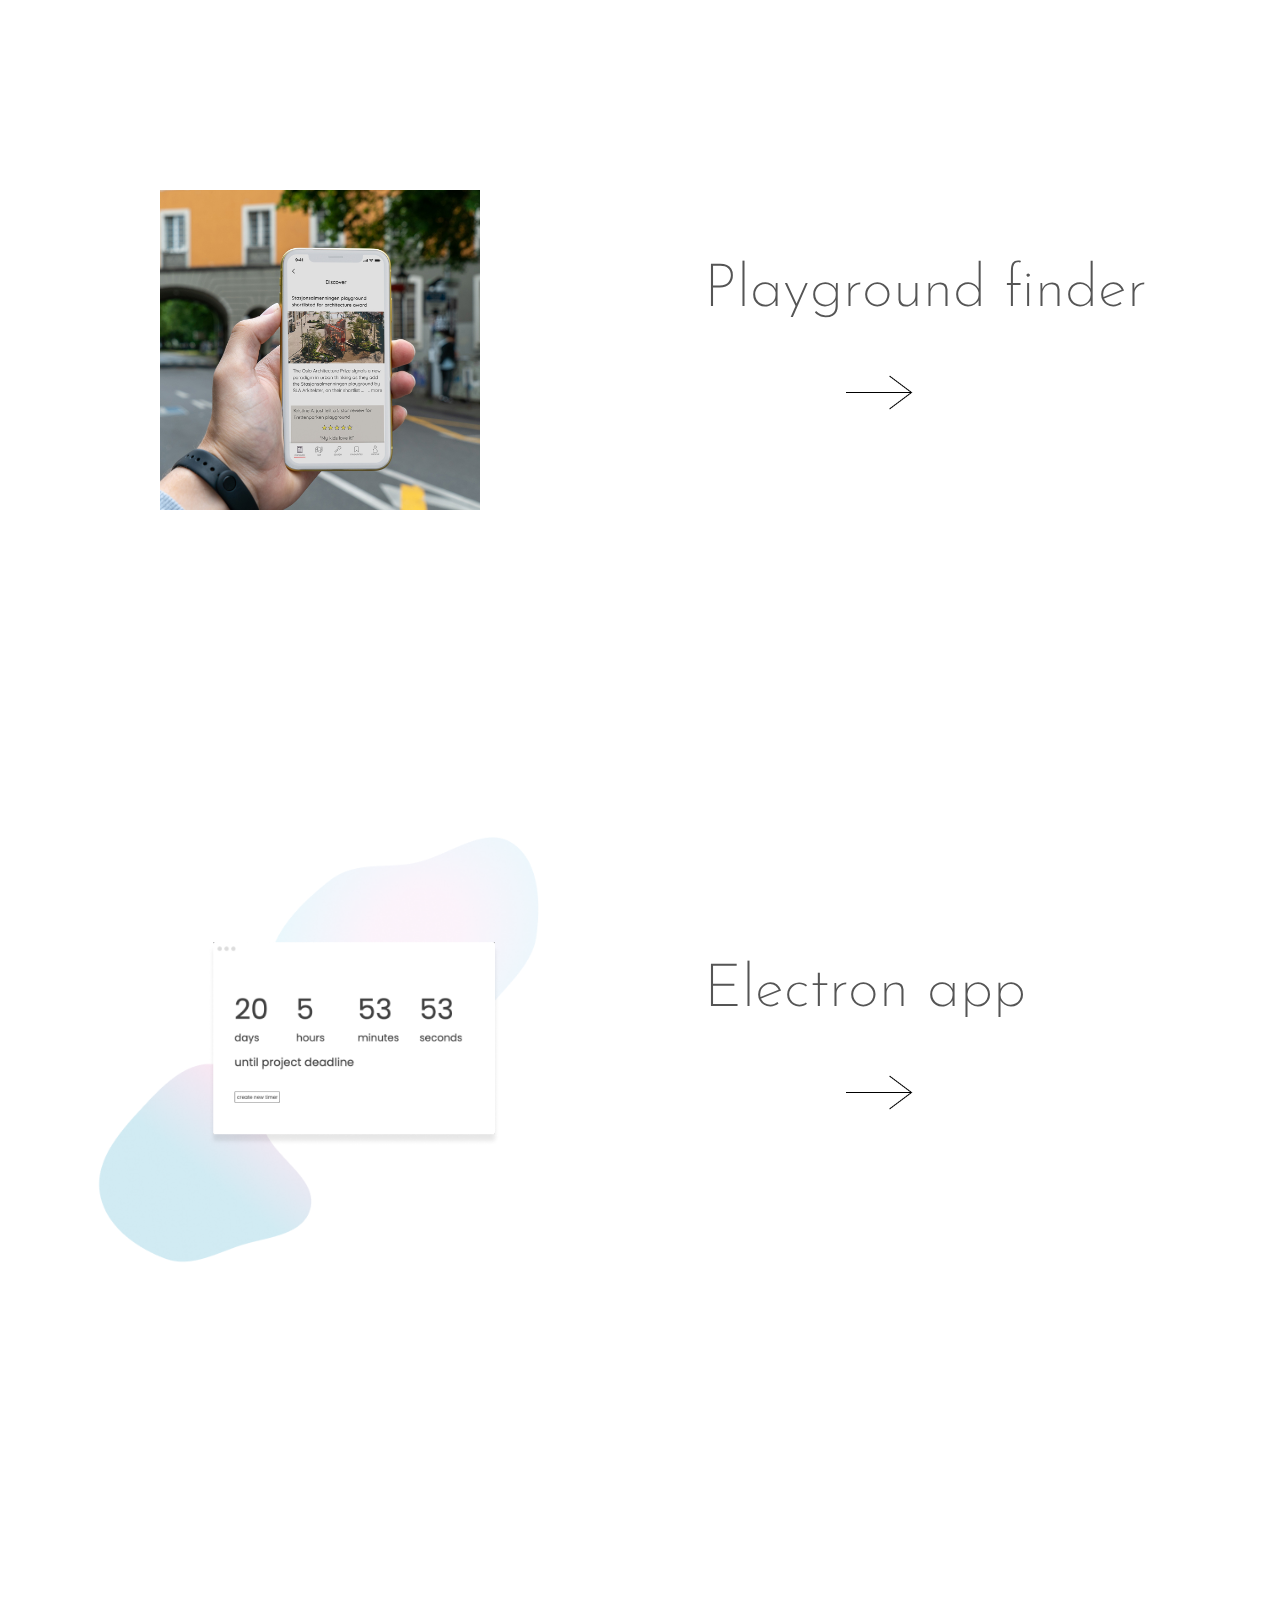
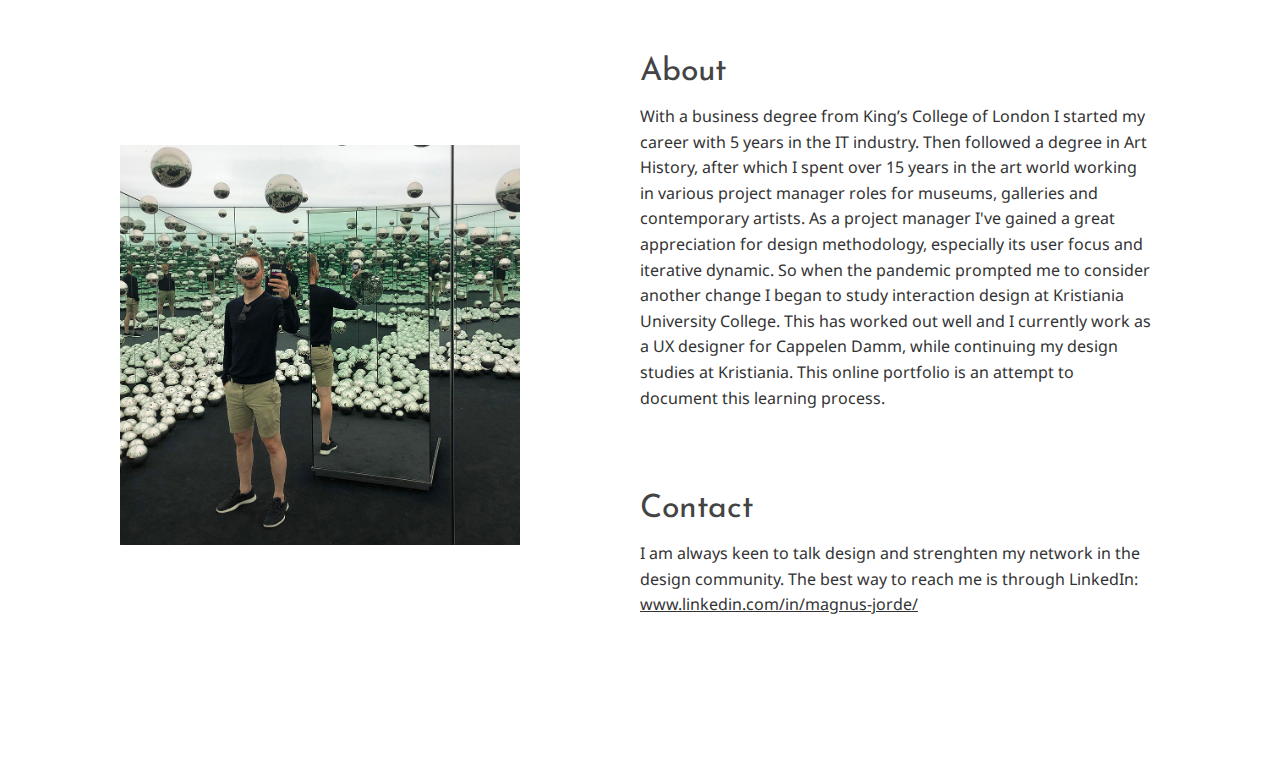
==== commit 46db78b2: "commit- added internal links" ====
--- a/index.html
+++ b/index.html
@@ -184,7 +184,7 @@
     </section> <!-- above-the-fold -->
 
 
-    <section class="index__work__charity">
+    <section class="index__work__charity" id="work">
 
         <a href="charity.html">
             <div class="index__work__card">
@@ -226,7 +226,7 @@
                     <div class="index__work__arrow-wrapper">
                         <img src="./assets/global__right-arrow.png" alt="link to subpage">
                     </div>
-                    
+
                 </div>
 
                 <div class="index__work__image-wrapper">
@@ -265,9 +265,9 @@
 
     </section> <!-- electron -->
 
-    <section class="index__about">
-
-        <div class="index__about__card">
+    <section class="index__about" id="about">
+
+        <div class="index__about__card" id="contact">
 
             <div class="index__about__text-wrapper">
                 <div class="index__about__paragraph-about">
--- a/css/index-style.css
+++ b/css/index-style.css
@@ -616,7 +616,7 @@
     }
 
     .index__work__charity .index__work__image-wrapper img {
-        width: 70%;
+        width: 40%;
     }
 }
 
@@ -663,7 +663,7 @@
     }
 
     .index__work__playground .index__work__image-wrapper img {
-        width: 65%;
+        width: 50%;
         height: auto;
         max-width: 500px;
     }
@@ -710,7 +710,7 @@
     }
 
     .index__work__electron .index__work__image-wrapper img {
-        width: 80%;
+        width: 70%;
     }
 }
 
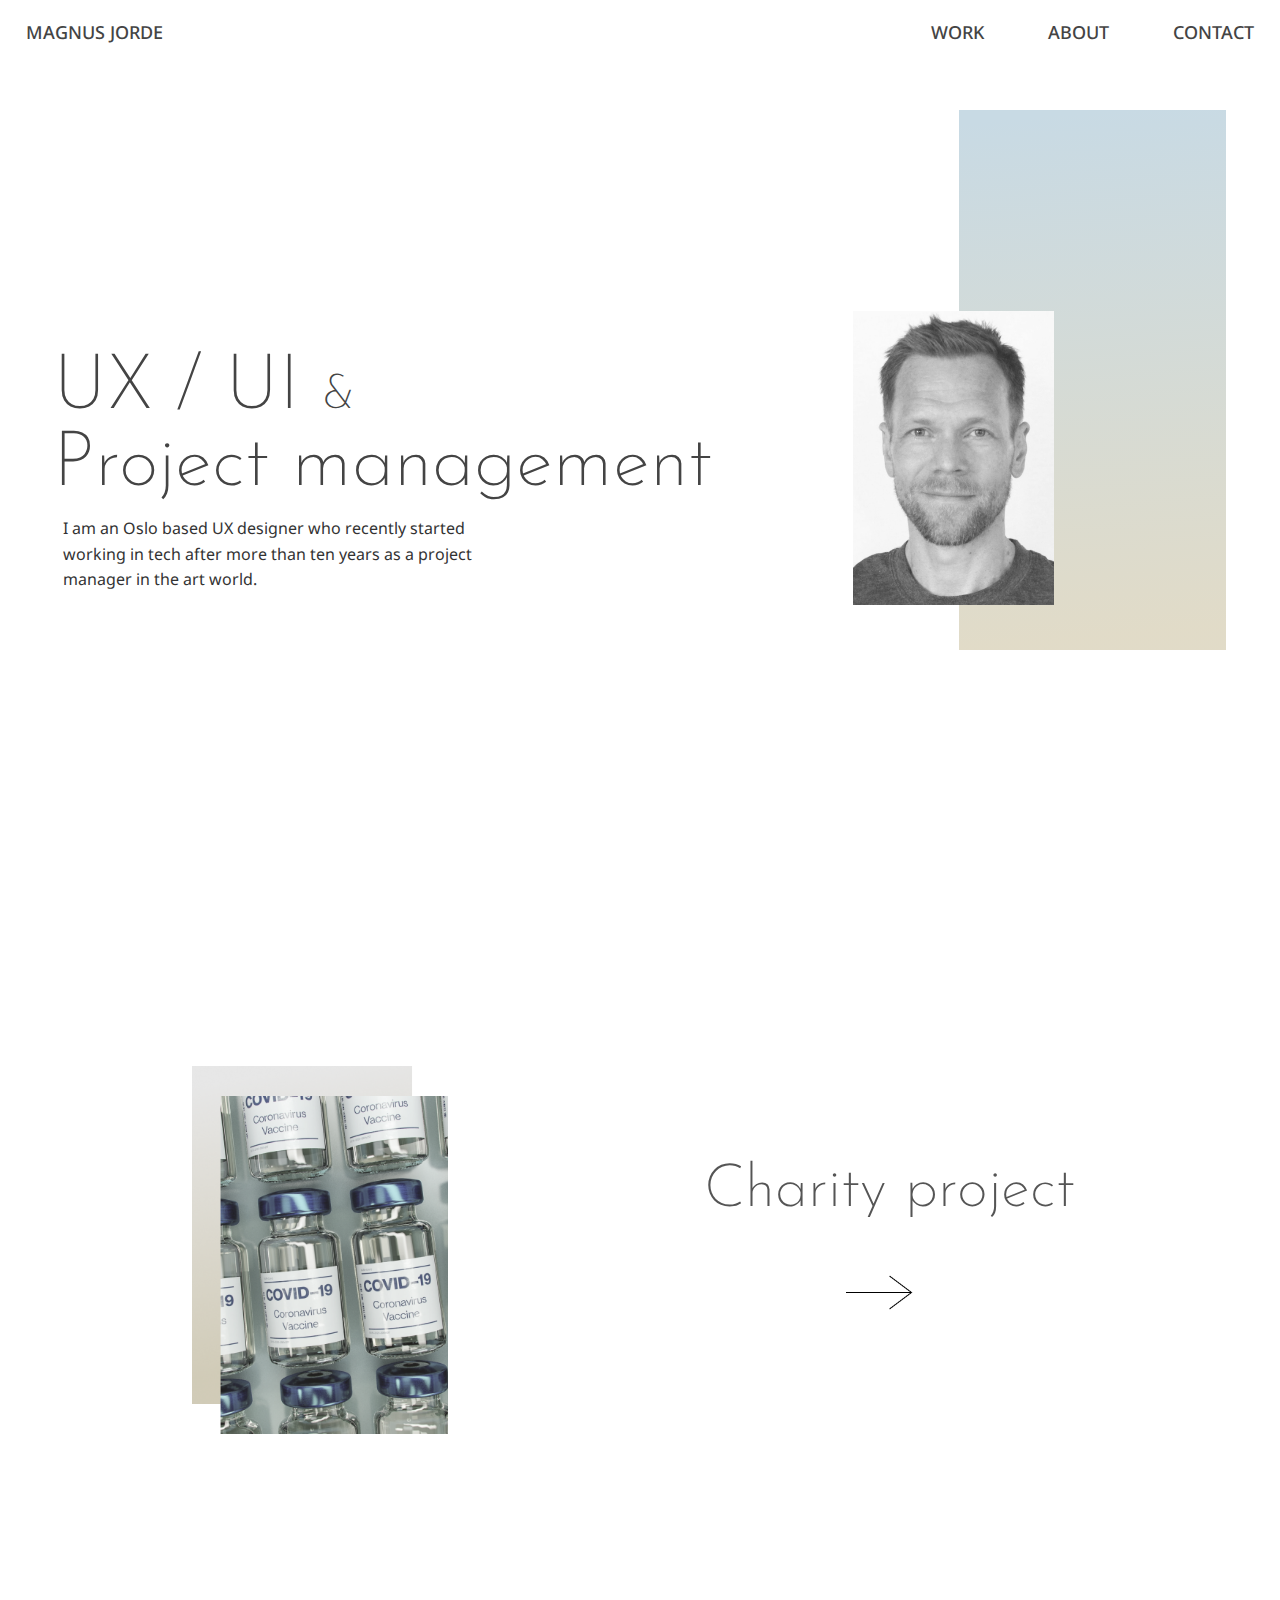
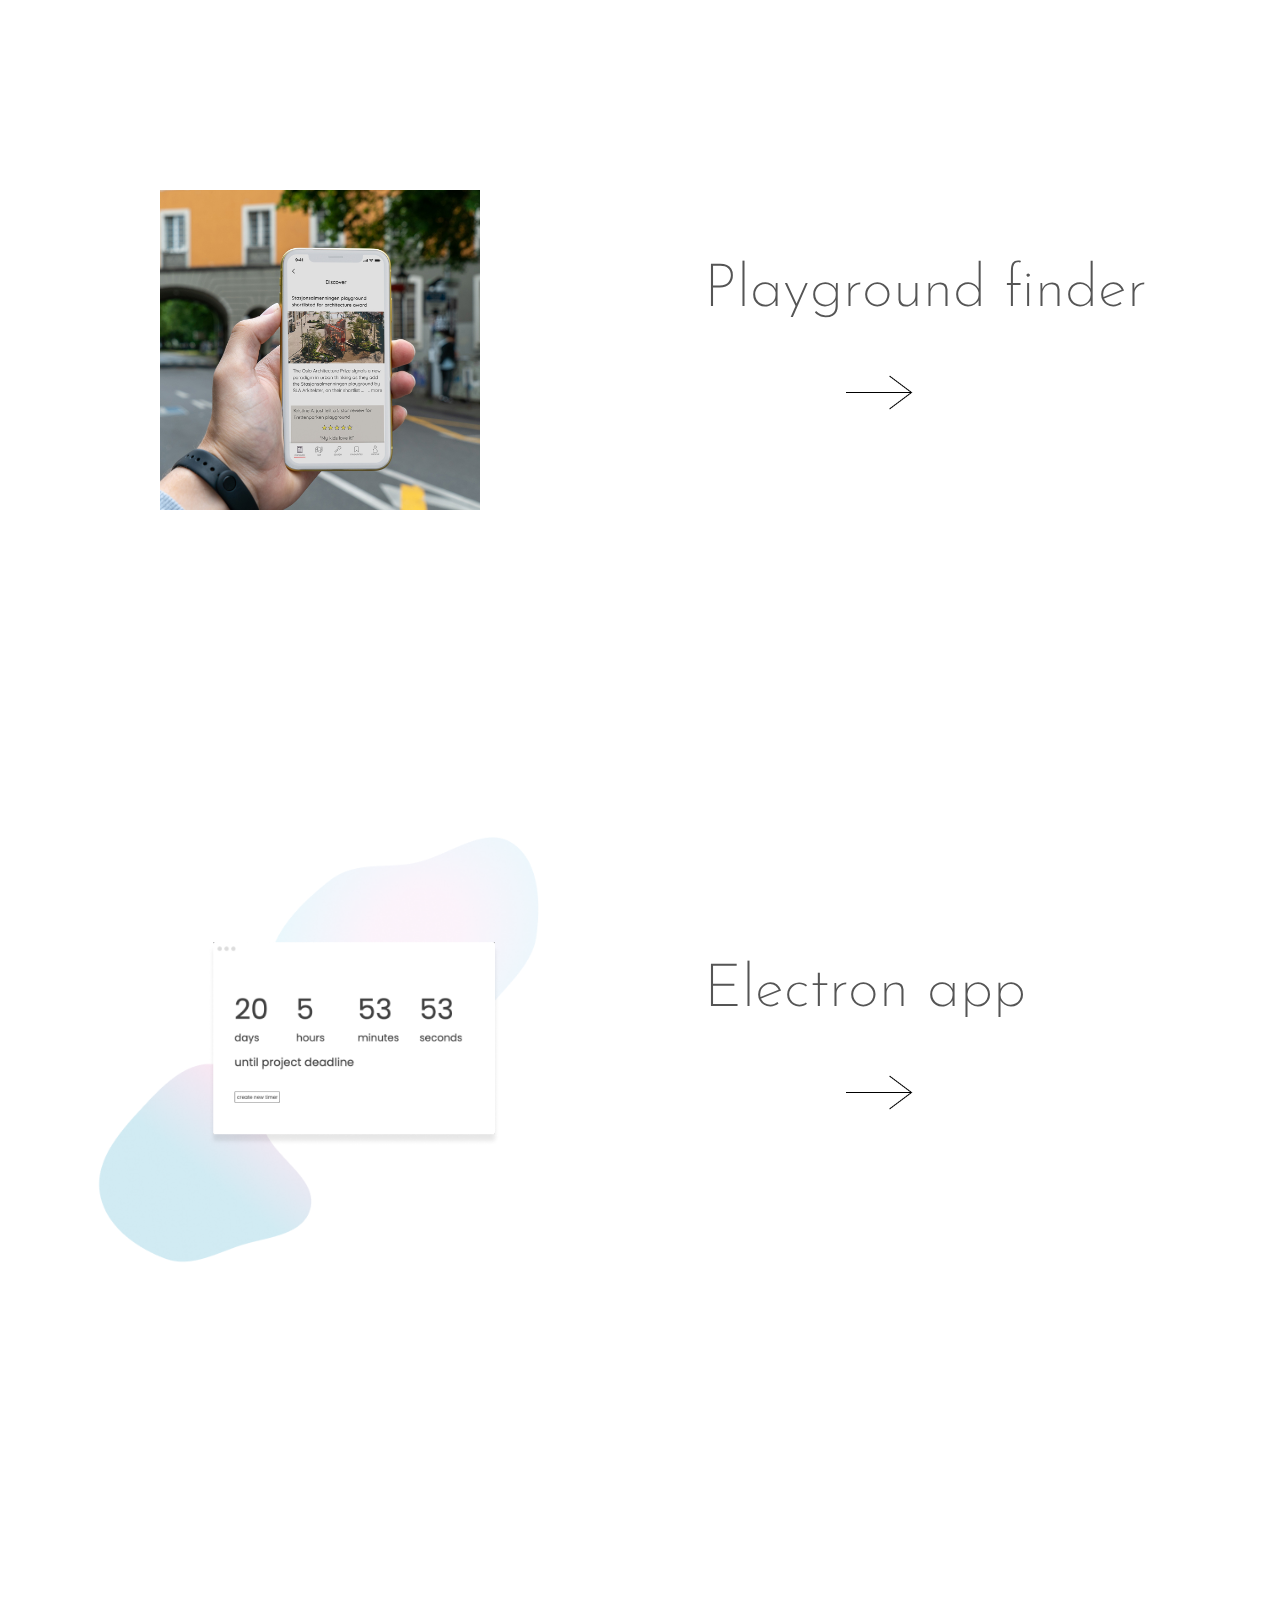
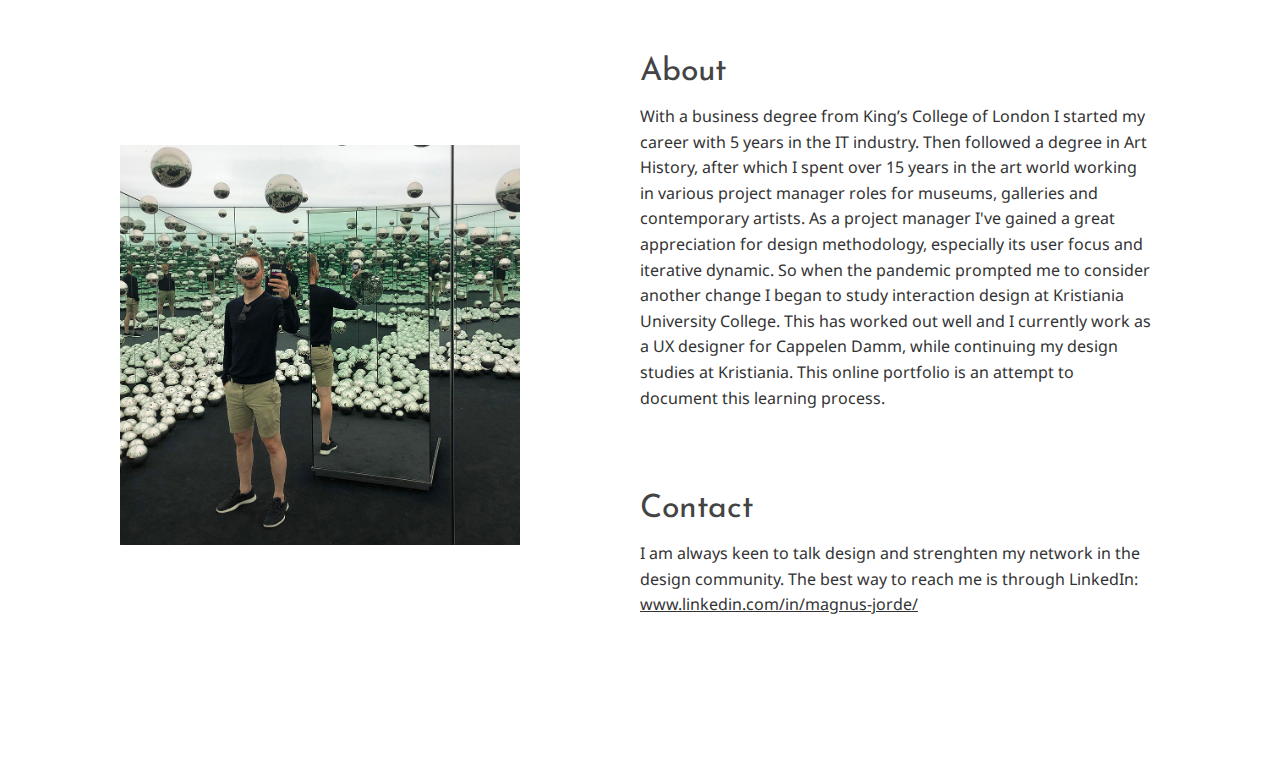
==== commit 2e92df25: "commit- GA and Hotjar added" ====
--- a/index.html
+++ b/index.html
@@ -41,9 +41,38 @@
 
 
     <!-- Hotjar  -->
+    <!-- Hotjar Tracking Code for https://www.magnusjorde.xyz/ -->
+    <script>
+        (function (h, o, t, j, a, r) {
+            h.hj = h.hj || function () {
+                (h.hj.q = h.hj.q || []).push(arguments)
+            };
+            h._hjSettings = {
+                hjid: 2937936,
+                hjsv: 6
+            };
+            a = o.getElementsByTagName('head')[0];
+            r = o.createElement('script');
+            r.async = 1;
+            r.src = t + h._hjSettings.hjid + j + h._hjSettings.hjsv;
+            a.appendChild(r);
+        })(window, document, 'https://static.hotjar.com/c/hotjar-', '.js?sv=');
+    </script>
 
 
     <!-- Google Analytics -->
+    <!-- Global site tag (gtag.js) - Google Analytics -->
+    <script async src="https://www.googletagmanager.com/gtag/js?id=G-G78CHMCFGN"></script>
+    <script>
+        window.dataLayer = window.dataLayer || [];
+
+        function gtag() {
+            dataLayer.push(arguments);
+        }
+        gtag('js', new Date());
+
+        gtag('config', 'G-G78CHMCFGN');
+    </script>
 
 </head>
 
@@ -104,10 +133,11 @@
 
                 <div class="global__lead">
                     <p>
-                        I am an Oslo based UX designer who recently started working in tech after more than ten years as a
+                        I am an Oslo based UX designer who recently started working in tech after more than ten years as
+                        a
                         project manager in the art world.
                     </p>
-    
+
                 </div>
 
             </div>
@@ -139,10 +169,11 @@
 
                 <div class="global__lead">
                     <p>
-                        I am an Oslo based UX designer who recently started working in tech after more than ten years as a
+                        I am an Oslo based UX designer who recently started working in tech after more than ten years as
+                        a
                         project manager in the art world.
                     </p>
-    
+
                 </div>
 
             </div>
--- a/css/fonts.css
+++ b/css/fonts.css
@@ -84,7 +84,7 @@
 .index__nav-wrapper h4 {
     /* background-color: yellow; */
         font-family: 'Noto Sans', sans-serif;
-        font-size: 24px;
+        font-size: 18px;
         font-weight: 500;
     }
 
--- a/css/index-style.css
+++ b/css/index-style.css
@@ -1,7 +1,5 @@
 /* =============== INDEX =============*/
 /* ==============   🚀    ==============*/
-
-
 
 
 
@@ -56,8 +54,8 @@
         /* background-color: yellow; */
         display: flex;
         justify-content: flex-end;
-        /* margin-top: -6px; */
-        /* margin-bottom: -20px; */
+
+        margin-bottom: -1px;
     }
 
     /* 00000000000000000 */
@@ -81,7 +79,7 @@
         grid-template-columns: repeat(12, 8.33%);
         grid-template-rows: repeat(4, 1fr);
         height: 40vh;
-        margin-top: 40px;
+        margin-top: 30px;
     }
 
     .index__above-the-fold__image-wrapper__mobile__photo {
@@ -129,7 +127,7 @@
     }
 
     .index__above-the-fold__text-wrapper p {
-        padding-top: 20px;
+        padding-top: 10px;
     }
 
 }
@@ -435,8 +433,8 @@
     .index__work__card {
         /* background-color: lightpink; */
         /* height: 60vh; */
-        min-height: 500px;
-        max-height: 600px;
+        min-height: 400px;
+        max-height: 500px;
         margin-top: 60px;
         margin-bottom: 100px;
         display: flex;
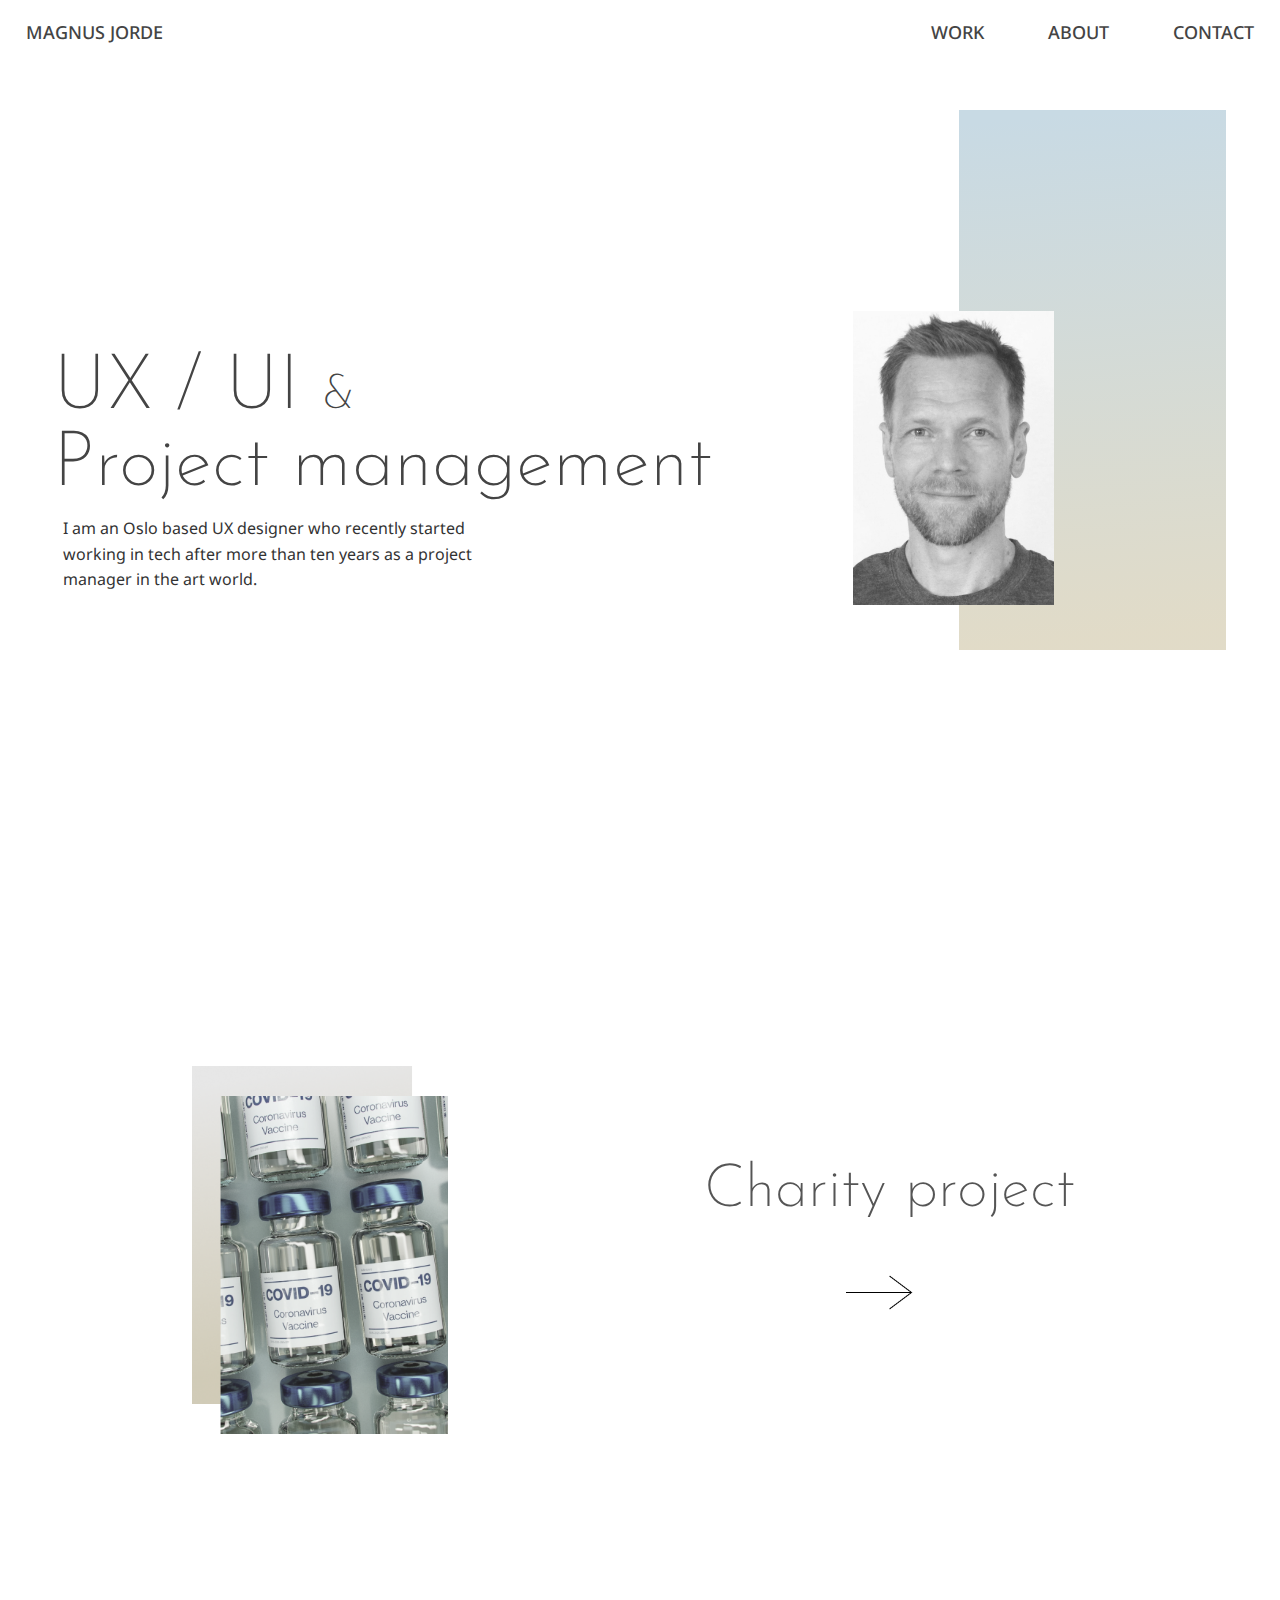
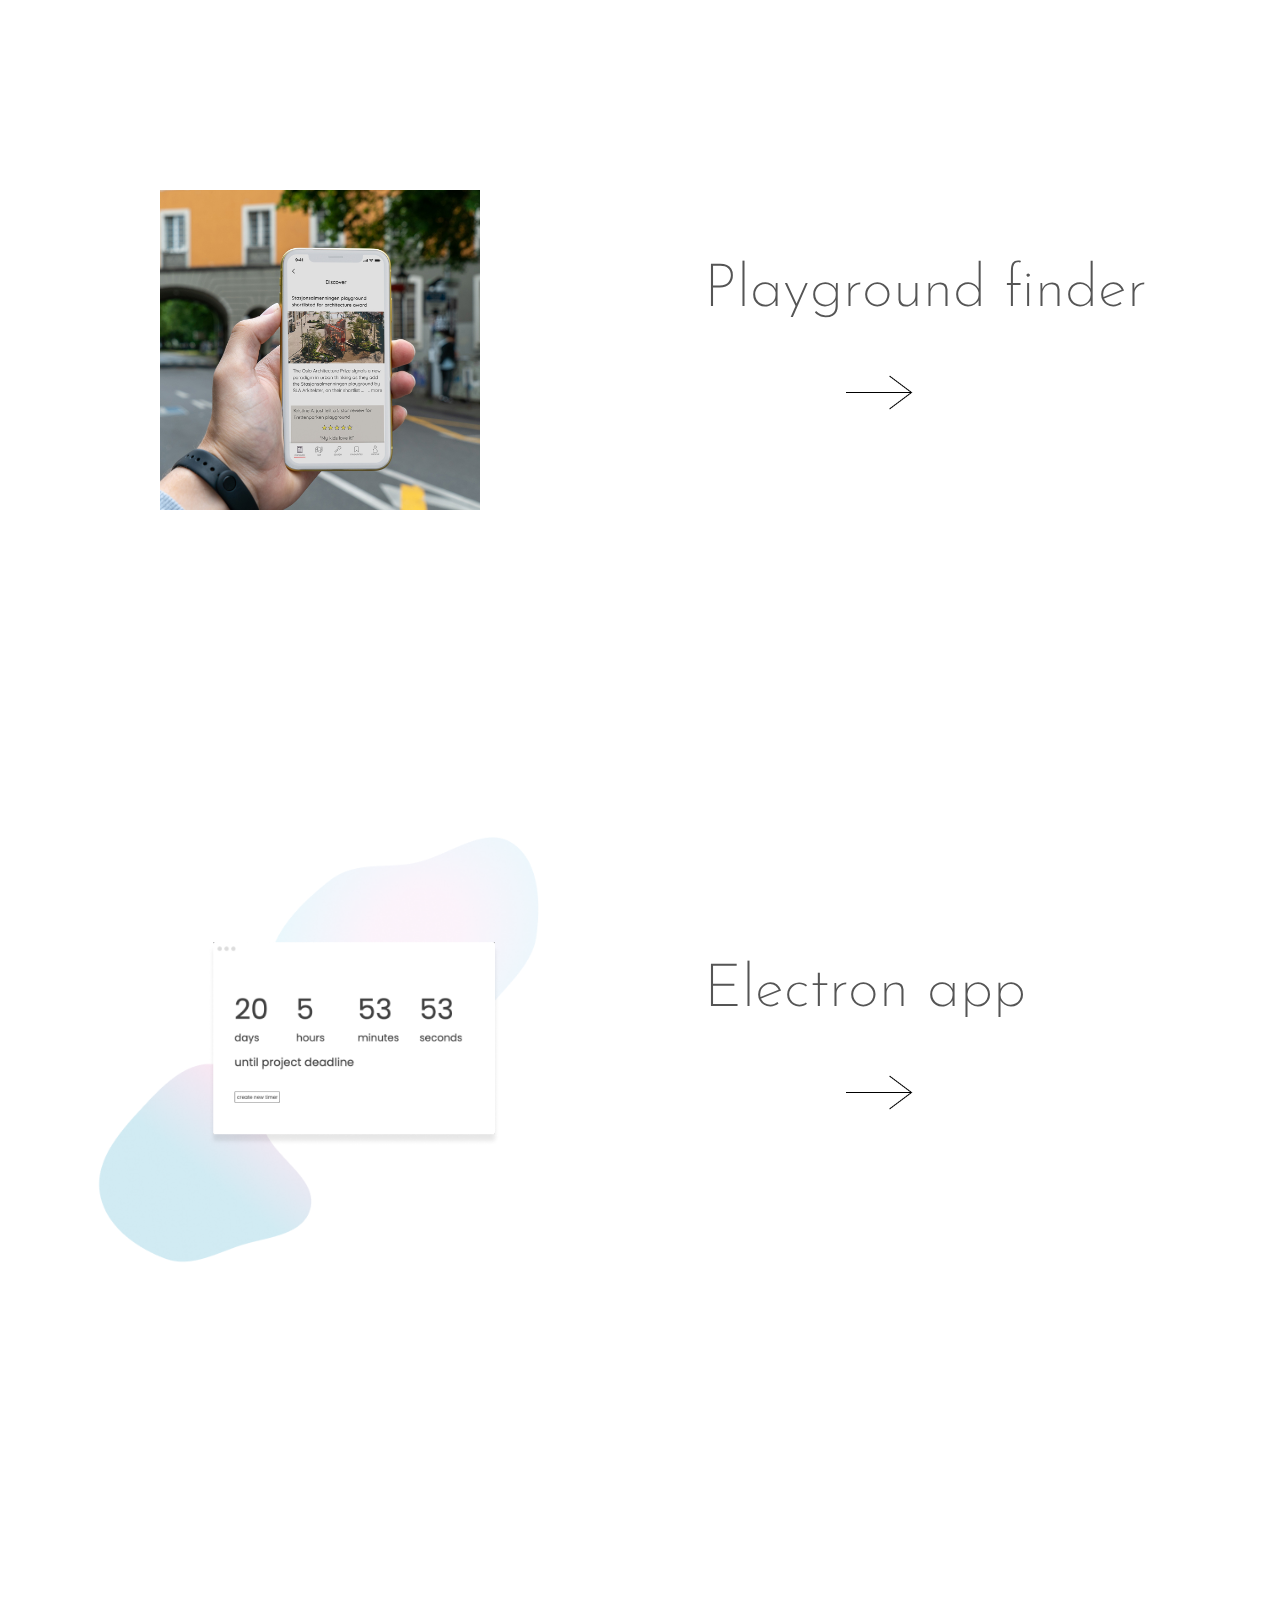
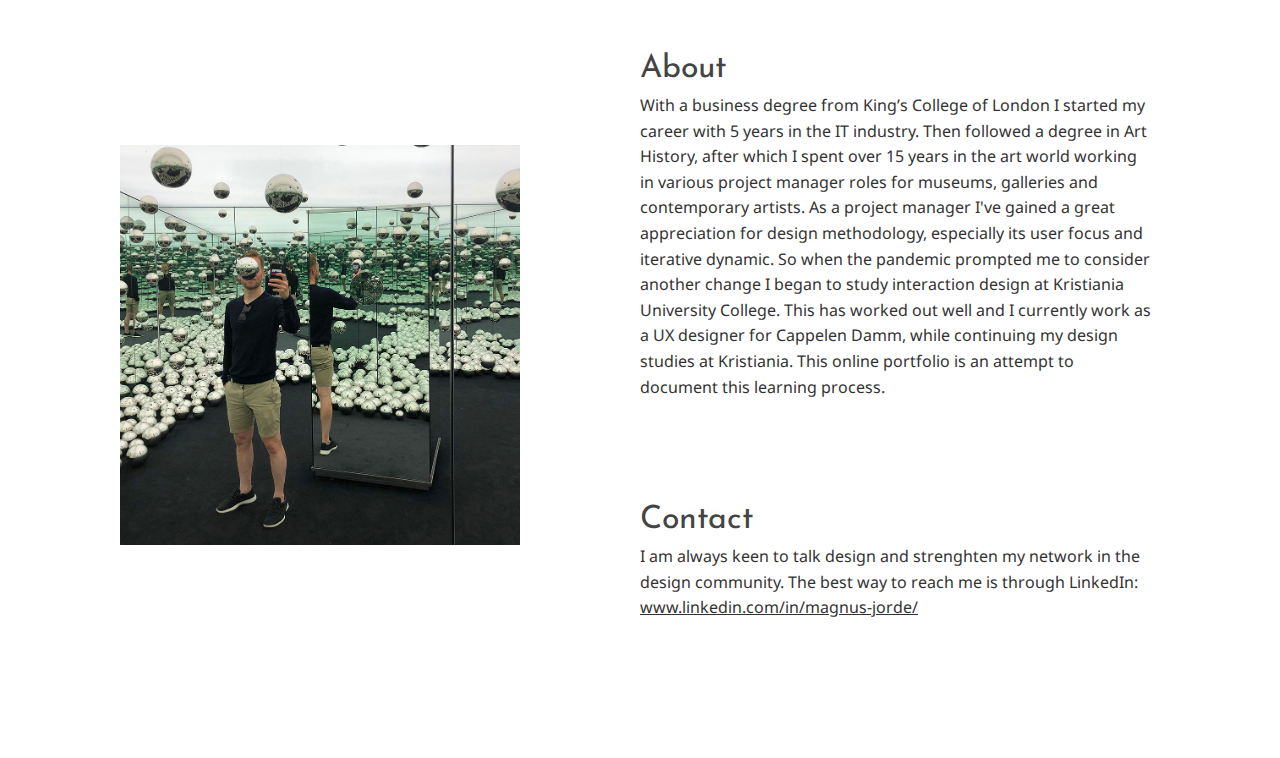
==== commit aef74d90: "commit- adust h2 bottom margin" ====
--- a/index.html
+++ b/index.html
@@ -318,7 +318,7 @@
                     </p>
                 </div>
 
-                <br><br><br>
+                <br><br><br><br>
                 <div class="index__about__paragraph-contact">
                     <h2>
                         Contact
--- a/css/index-style.css
+++ b/css/index-style.css
@@ -722,6 +722,10 @@
 /*--- 📱 ---*/
 @media screen and (max-width: 699px) {
 
+    .index__about h2 {
+        margin-bottom: -12px;
+    }
+
     .index__about {
         margin-left: var(--margin-left-phone);
         margin-right: var(--margin-right-phone);
@@ -748,6 +752,9 @@
 /*--- 📜 ---*/
 @media only screen and (min-width: 700px) and (max-width: 1099px) {
 
+    .index__about h2 {
+        margin-bottom: -8px;
+    }
 
     .index__about {
         /* background-color: lightcoral; */
@@ -802,6 +809,10 @@
 /*--- 💻 ---*/
 @media only screen and (min-width: 1100px) {
 
+    .index__about h2 {
+        margin-bottom: -8px;
+    }
+
     .index__about {
         /* background-color: lightcoral; */
         min-height: 700px;
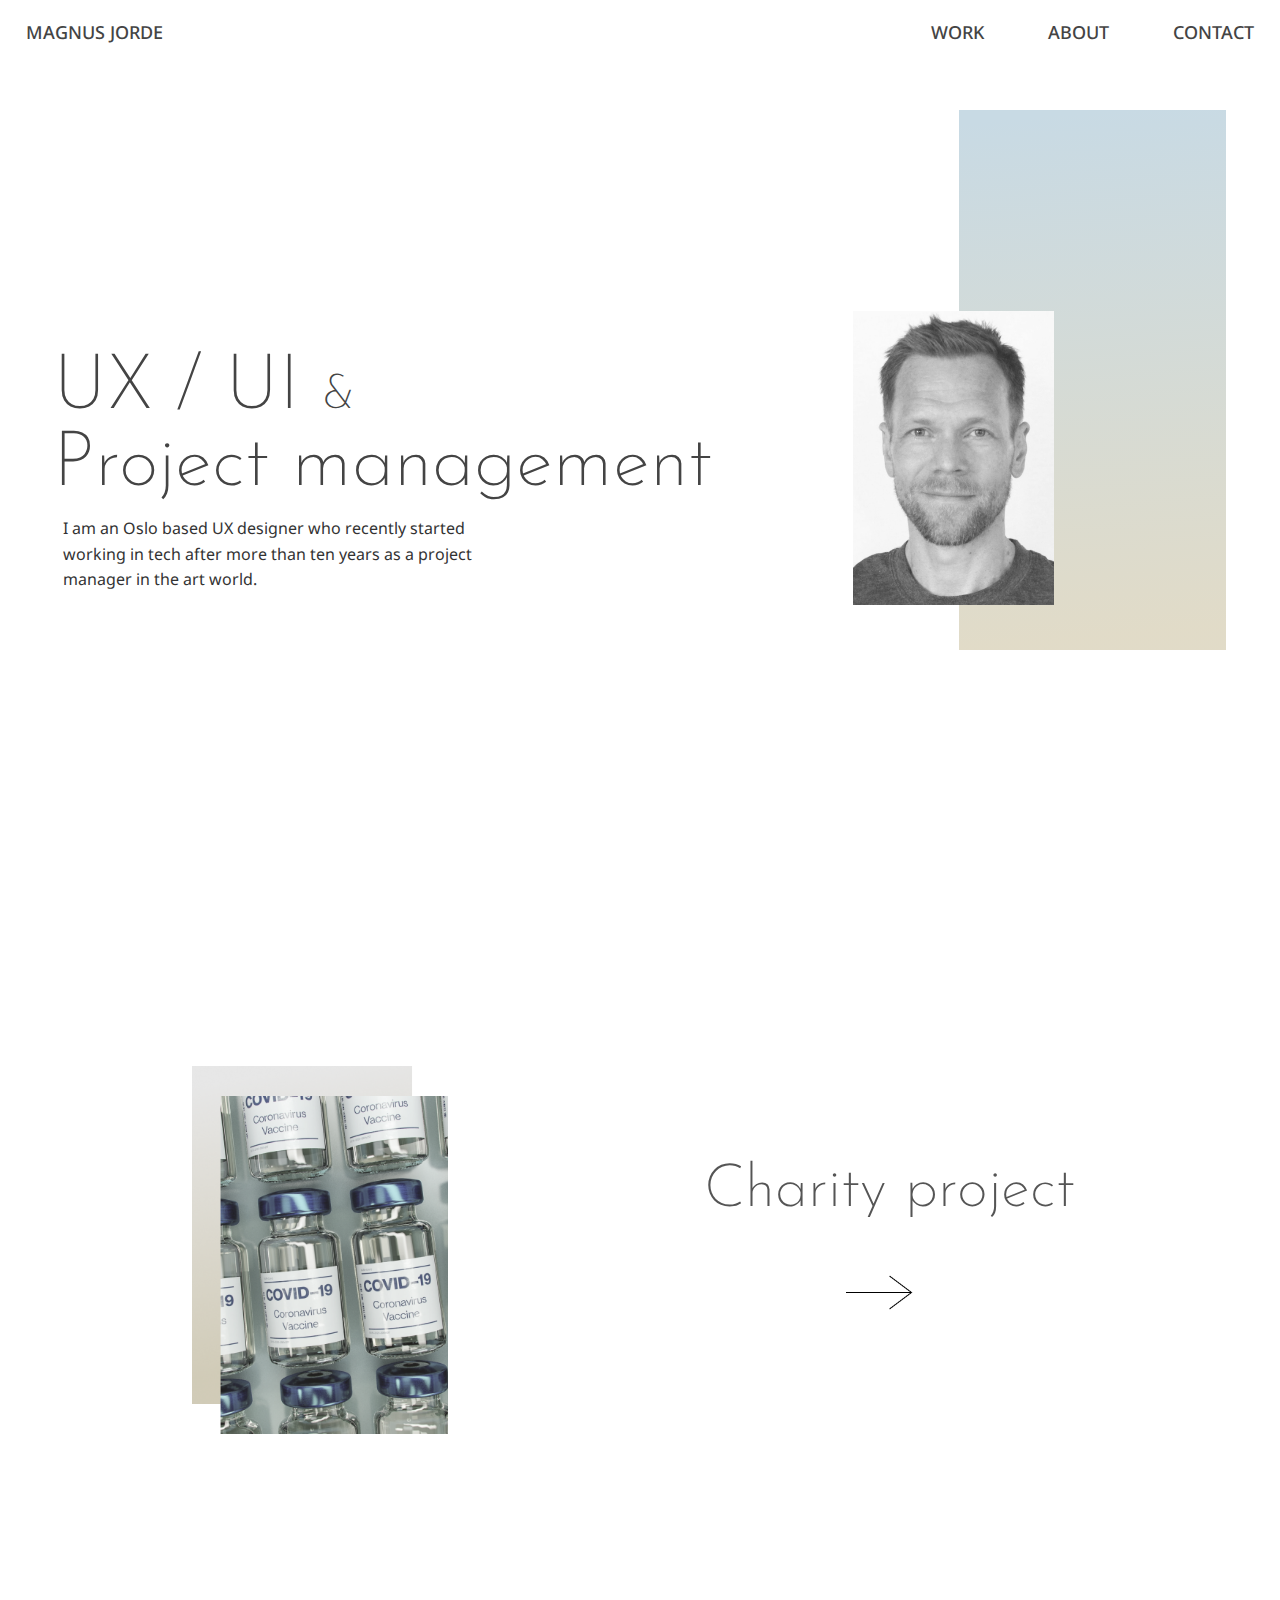
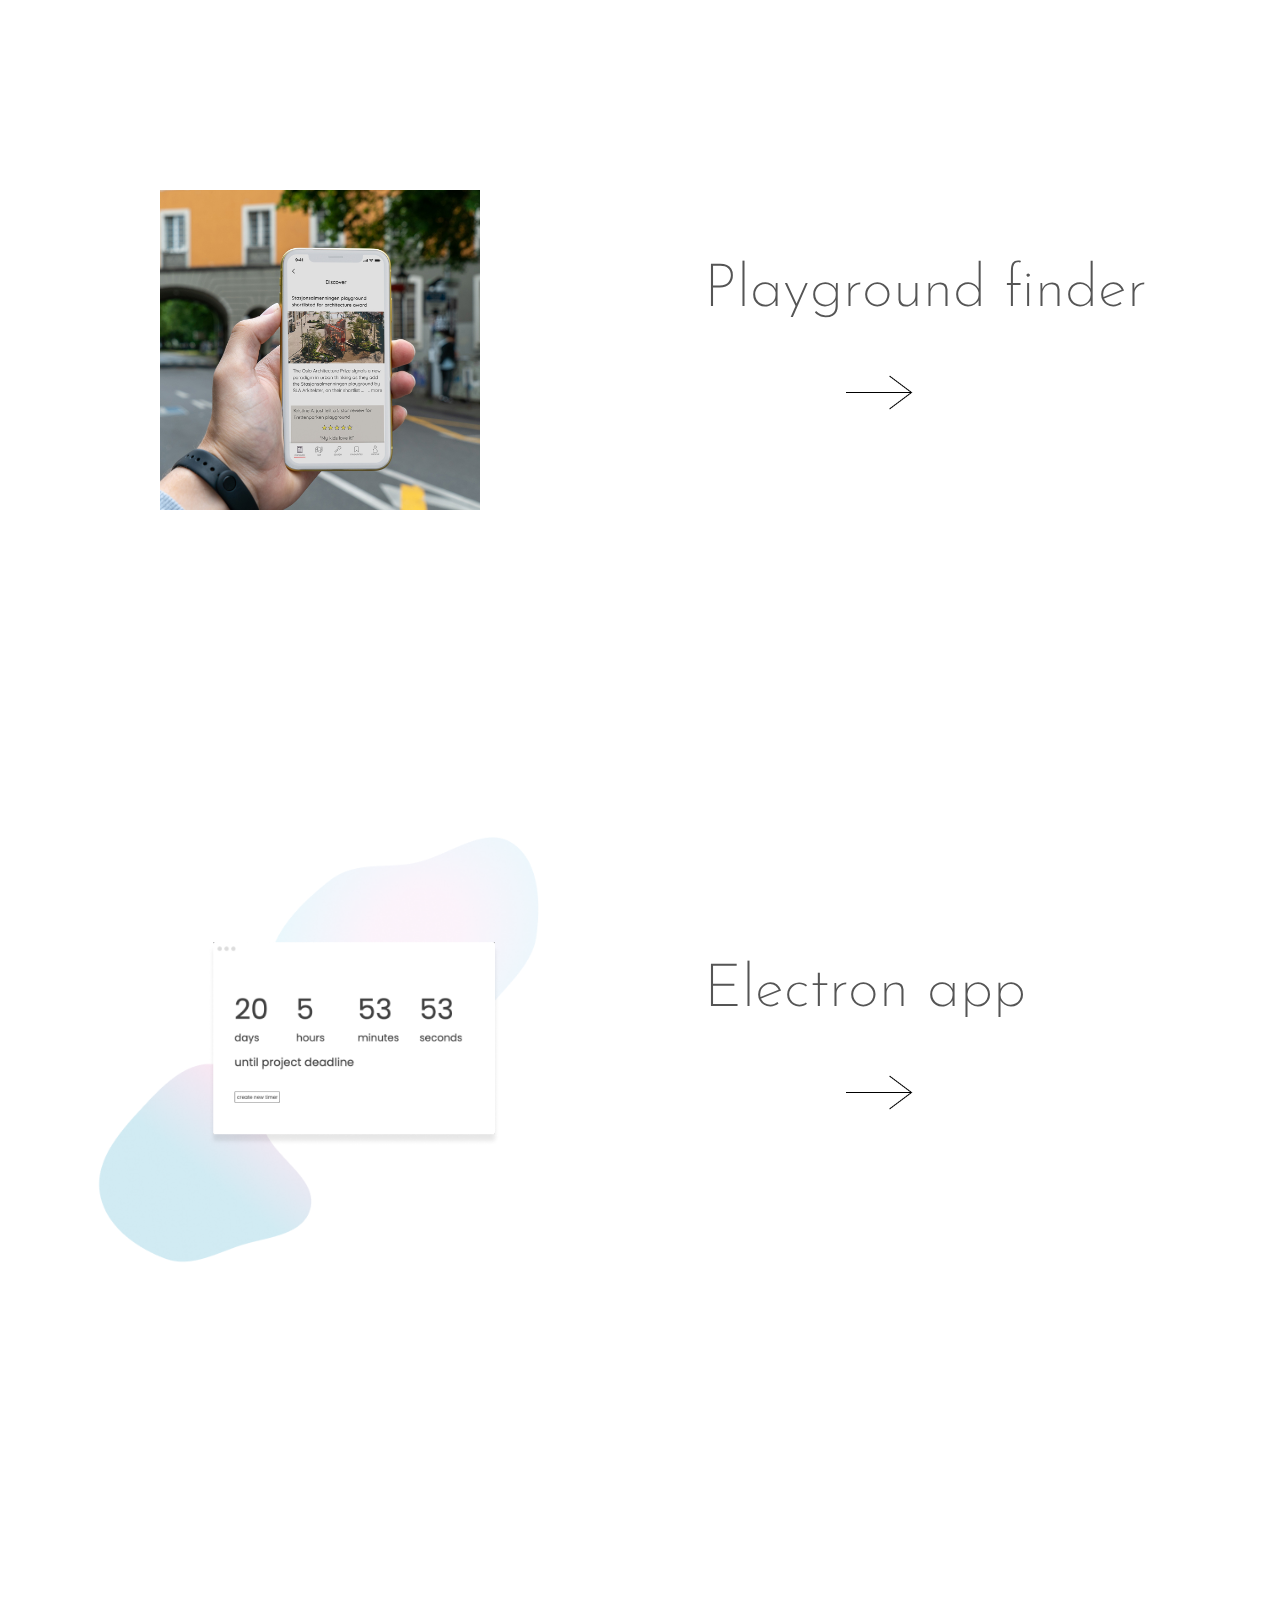
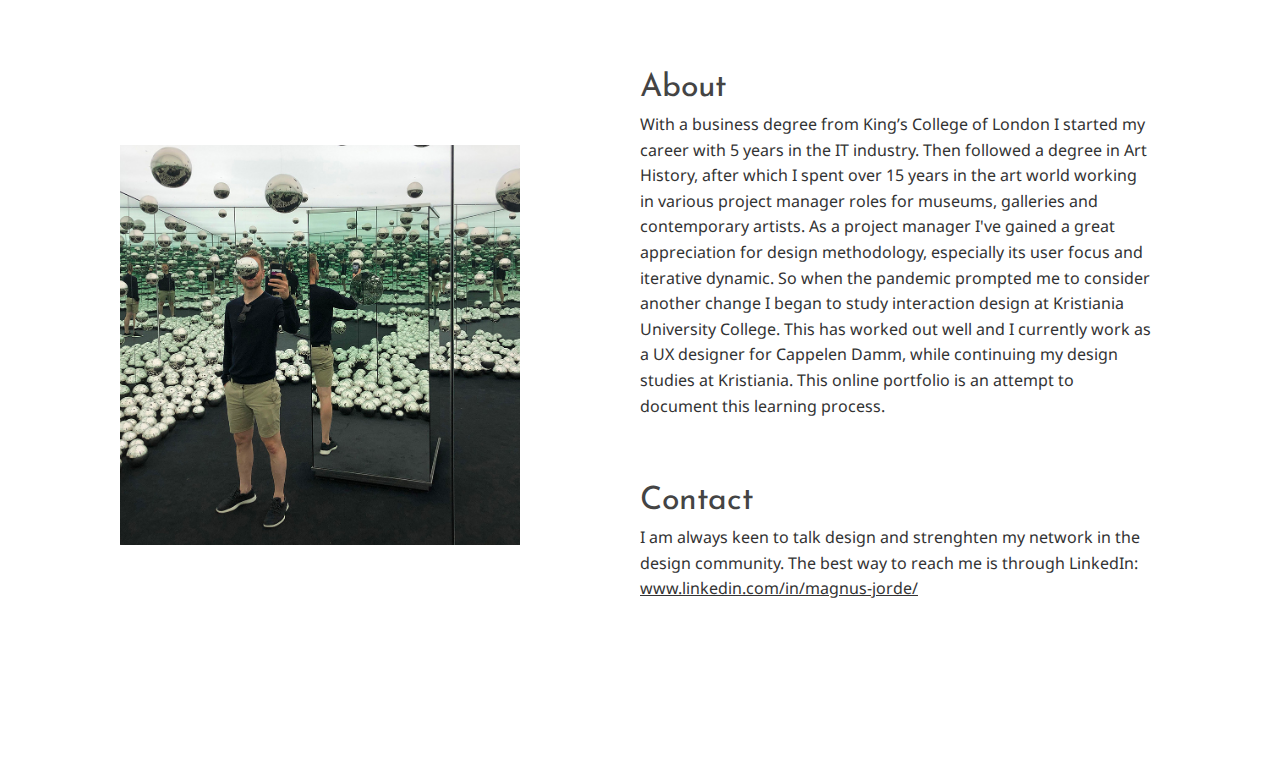
==== commit 8f7139ad: "commit- fix margin bottom in about section" ====
--- a/index.html
+++ b/index.html
@@ -318,7 +318,7 @@
                     </p>
                 </div>
 
-                <br><br><br><br>
+                
                 <div class="index__about__paragraph-contact">
                     <h2>
                         Contact
--- a/css/index-style.css
+++ b/css/index-style.css
@@ -731,6 +731,10 @@
         margin-right: var(--margin-right-phone);
     }
 
+    .index__about__paragraph-about {
+        margin-bottom: 50px;
+    }
+
     .index__about__image-wrapper {
         display: flex;
         align-items: center;
@@ -803,6 +807,10 @@
         object-fit: contain;
     }
 
+    .index__about__paragraph-about {
+        margin-bottom: 40px;
+    }
+
 }
 
 
@@ -858,14 +866,16 @@
         padding-right: 10%;
     }
 
+    .index__about__paragraph-about {
+        margin-bottom: 50px;
+    }
+
     .index__about__paragraph-about,
     .index__about__paragraph-contact {
         /* background-color: azure; */
         display: flex;
         flex-direction: column;
         align-items: flex-start;
-
-
     }
 
 
